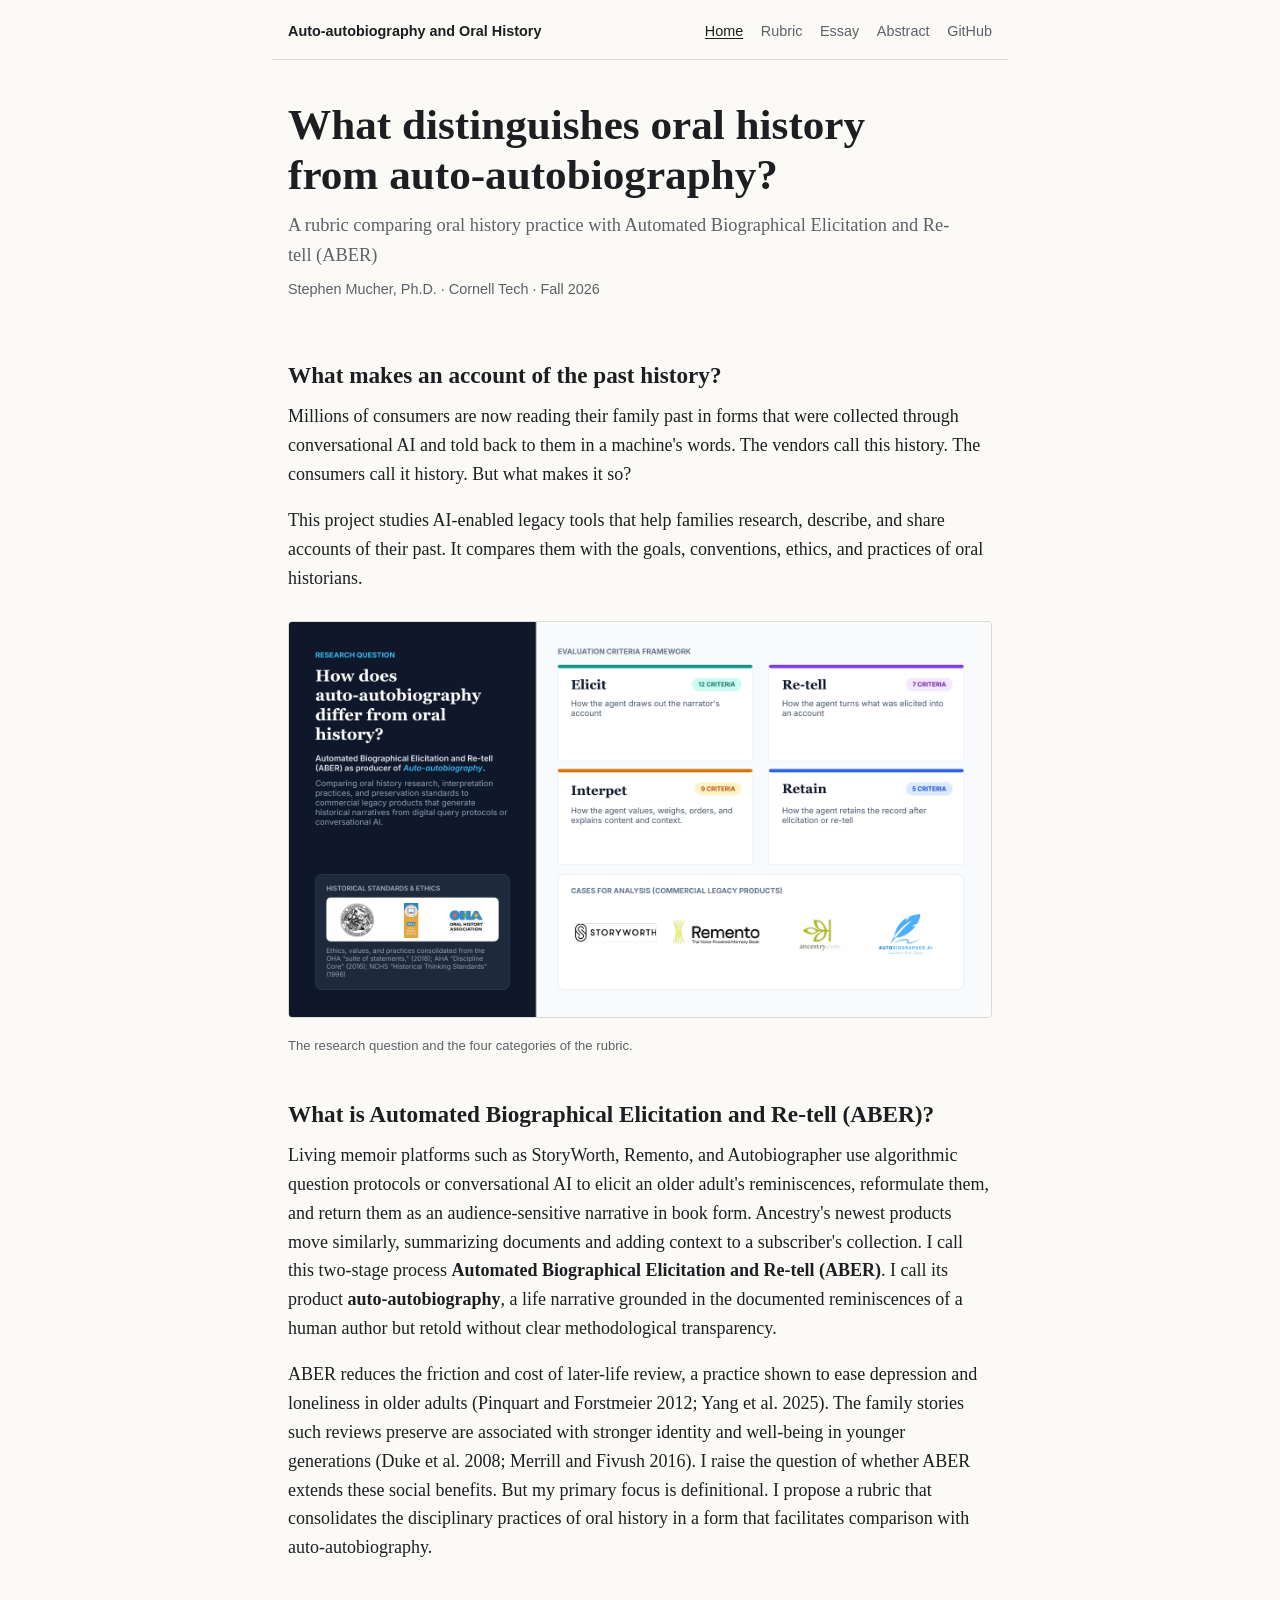
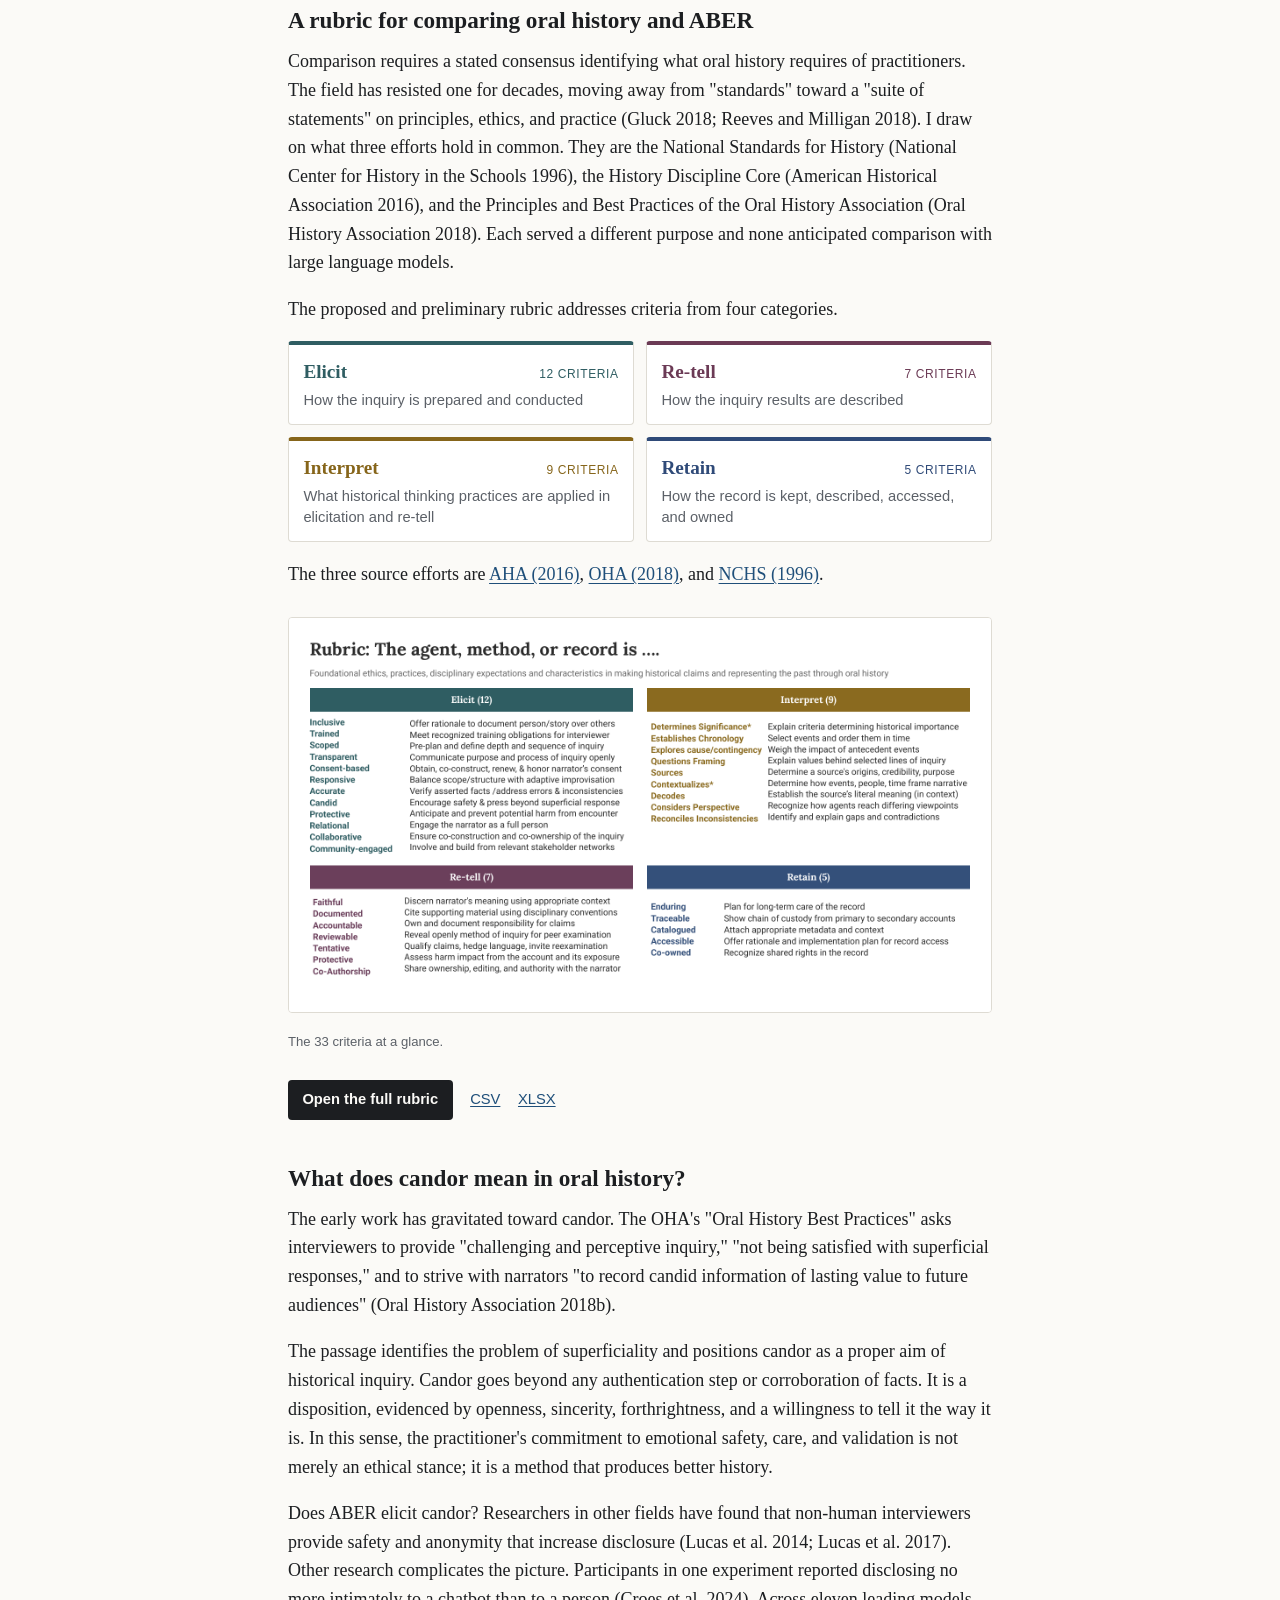
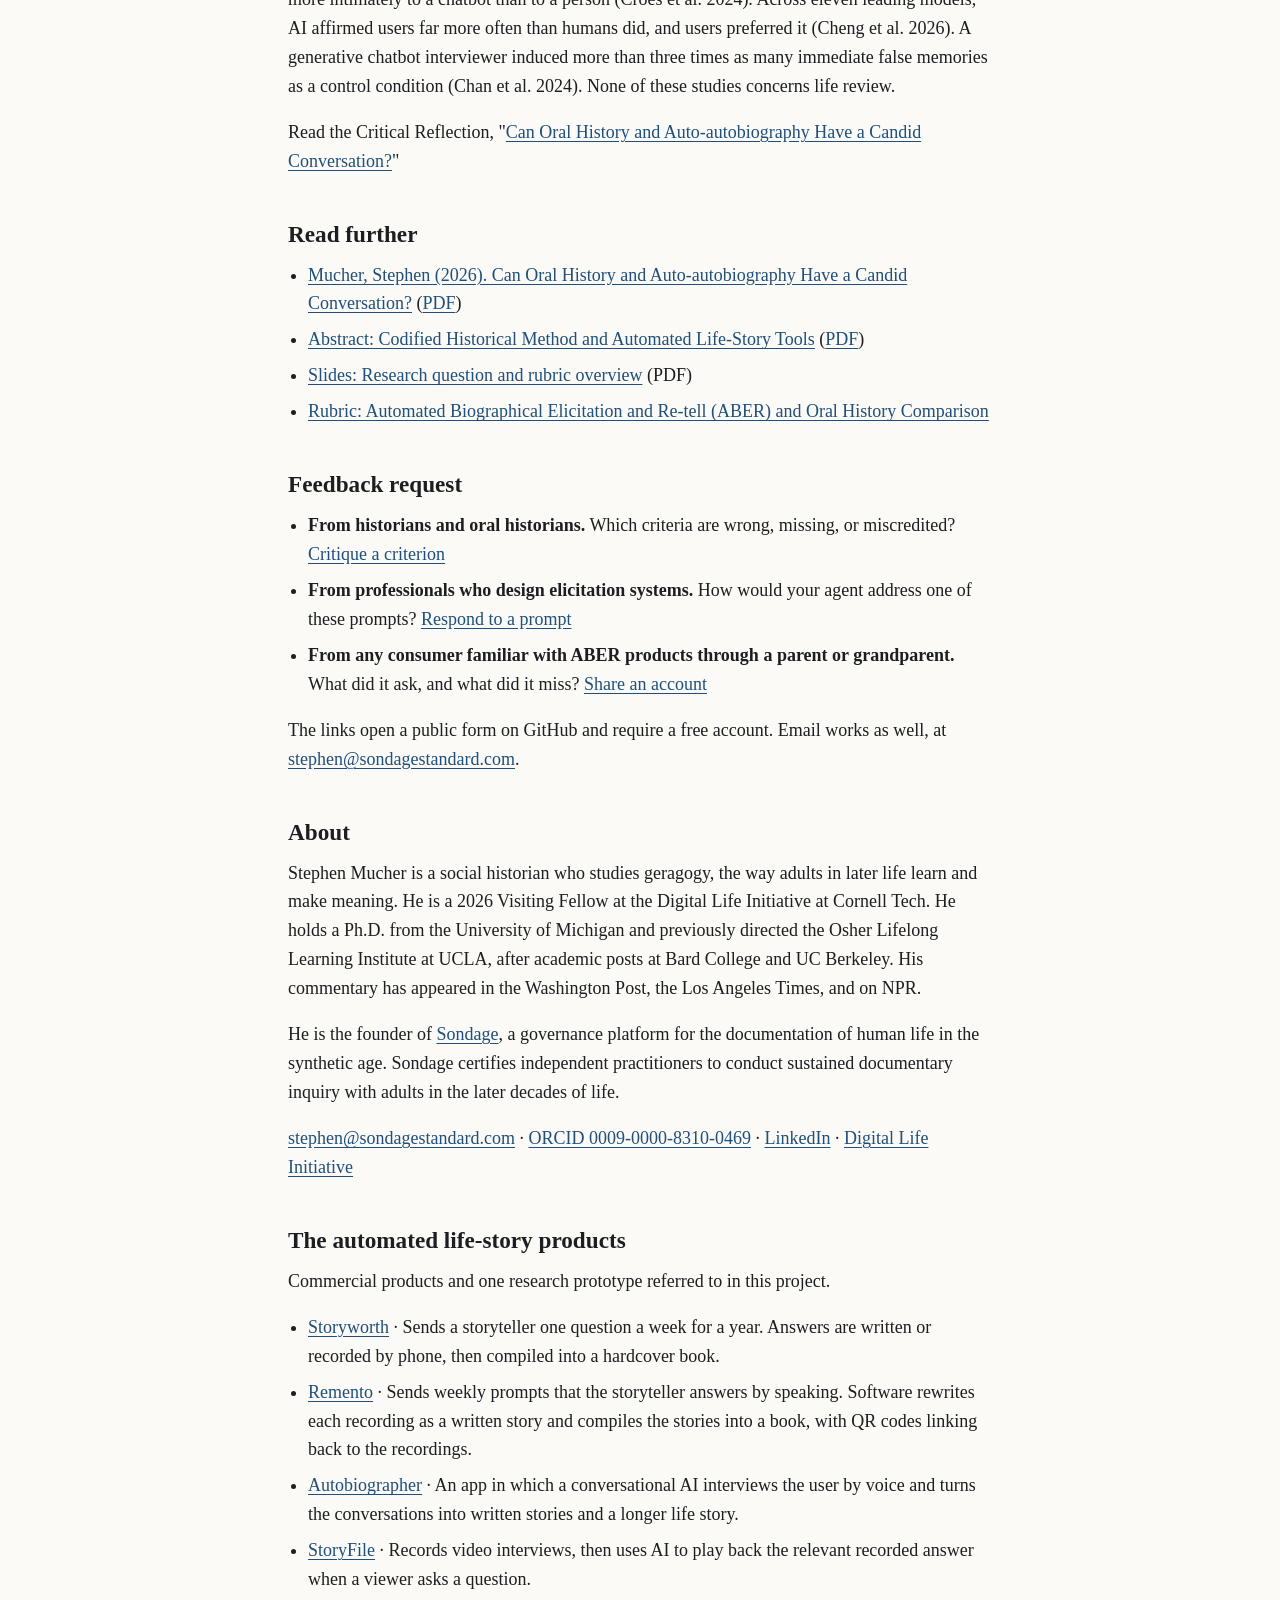
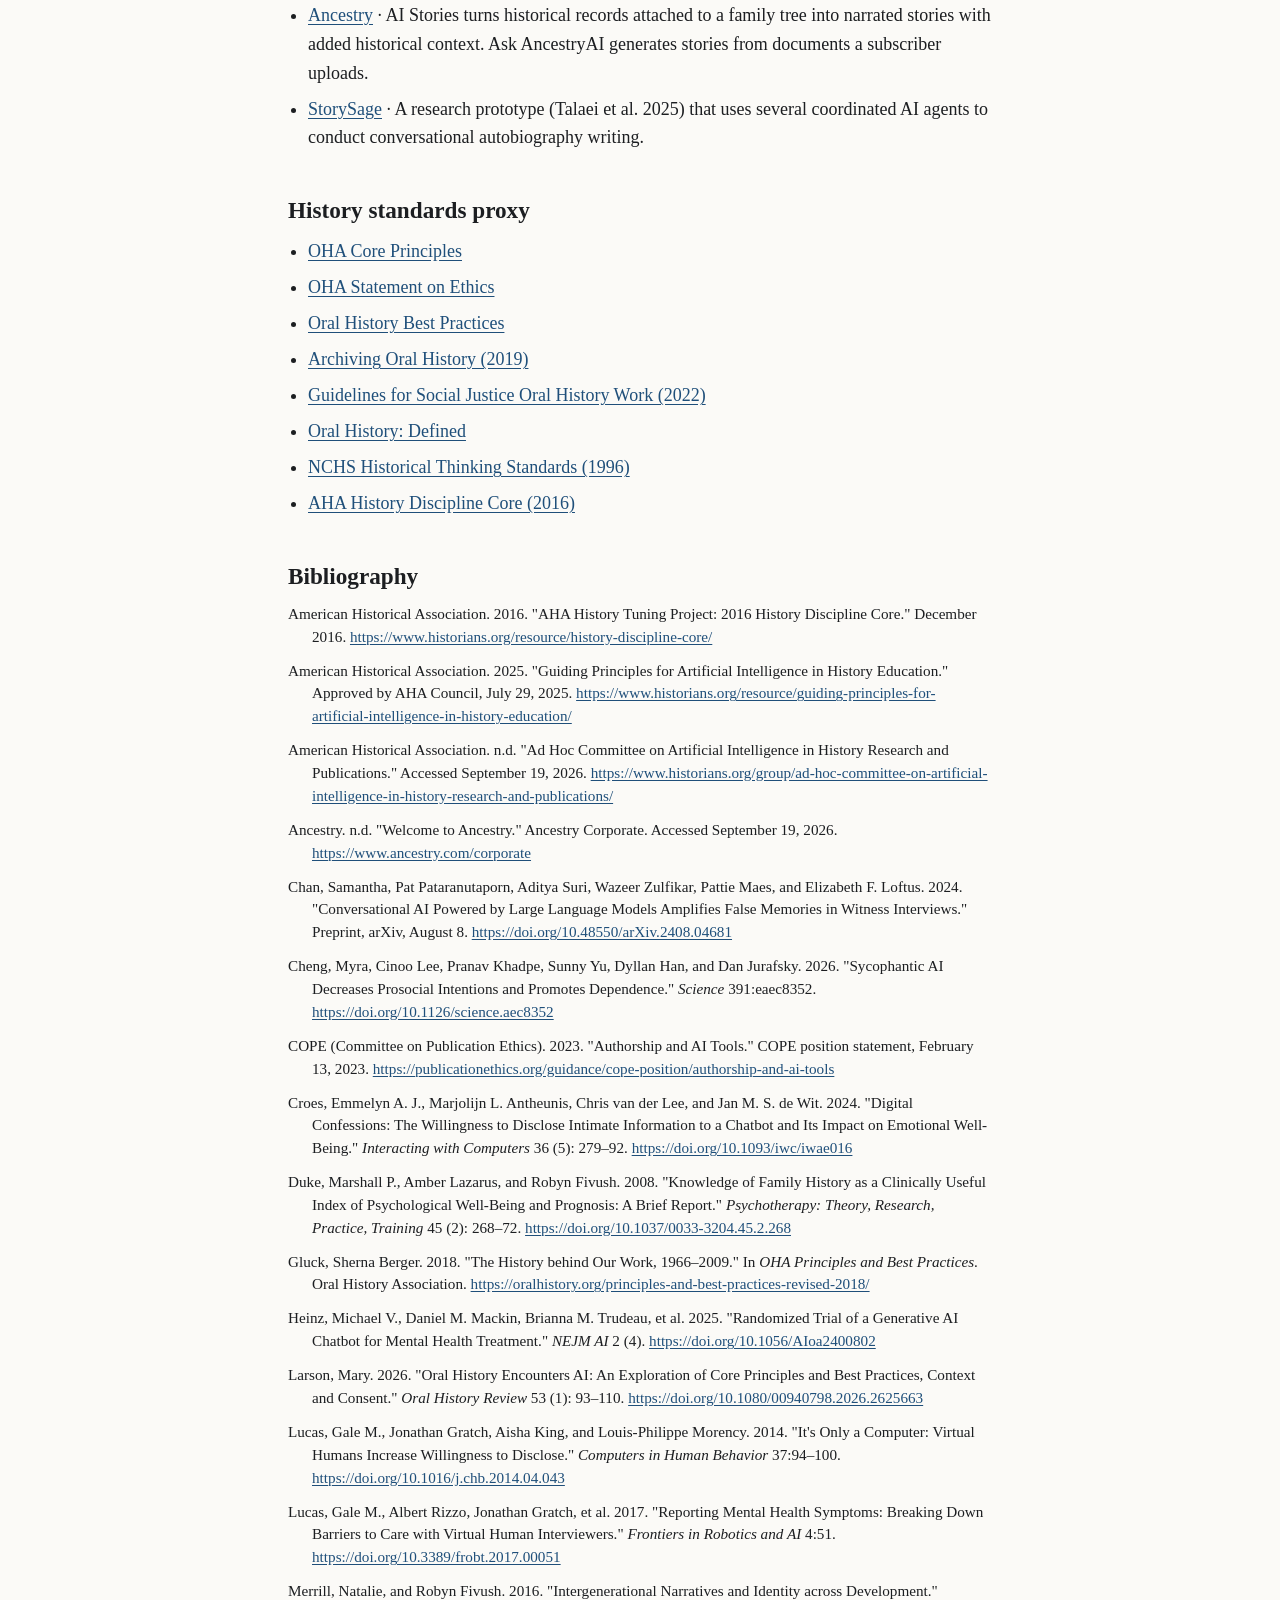
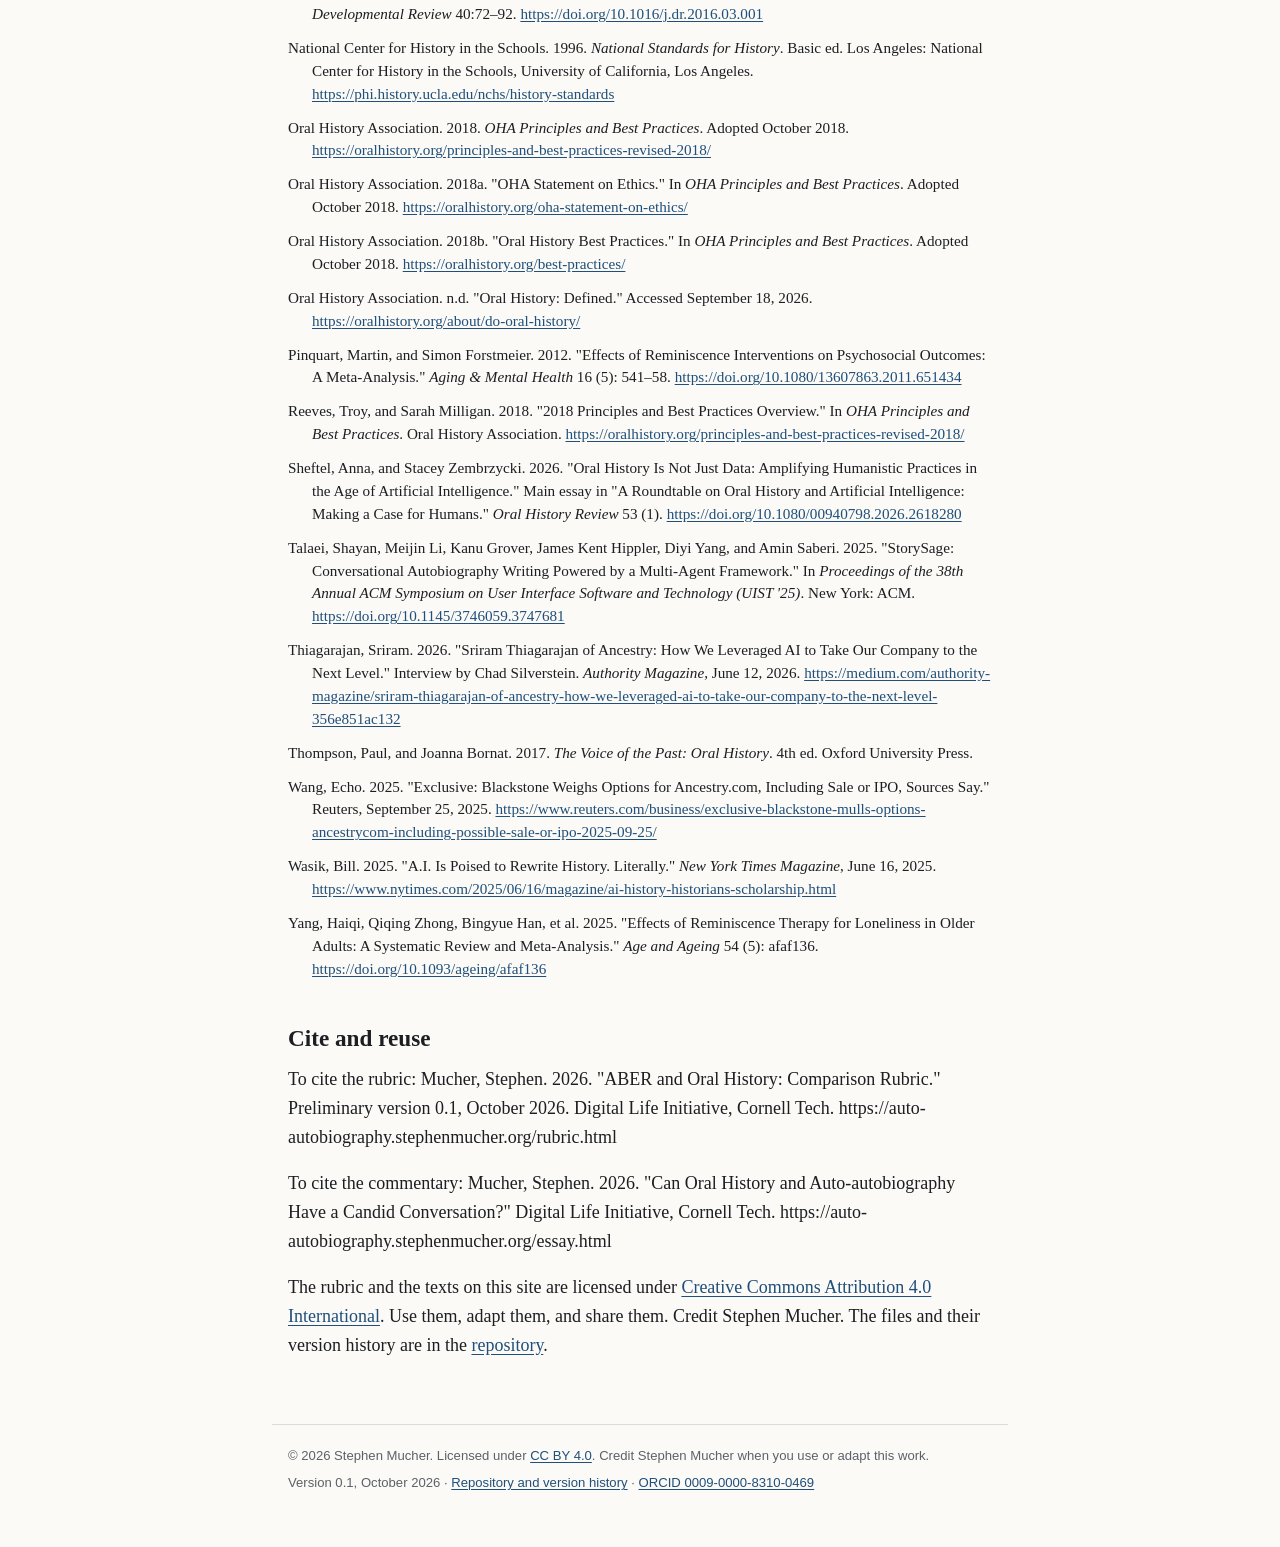
==== index.html @ a0b386a5 "Add files via upload" ====
<!doctype html>
<html lang="en">
<head>
<meta charset="utf-8">
<meta name="viewport" content="width=device-width, initial-scale=1">
<title>Auto-autobiography and Oral History</title>
<meta name="description" content="A rubric comparing oral history practice with Automated Biographical Elicitation and Re-tell (ABER)">
<meta name="author" content="Stephen Mucher">
<link rel="canonical" href="https://auto-autobiography.stephenmucher.org/">
<meta property="og:type" content="website">
<meta property="og:title" content="Auto-autobiography and Oral History">
<meta property="og:description" content="A rubric comparing oral history practice with Automated Biographical Elicitation and Re-tell (ABER)">
<meta property="og:url" content="https://auto-autobiography.stephenmucher.org/">
<meta property="og:image" content="https://auto-autobiography.stephenmucher.org/assets/research-question.png">
<meta name="twitter:card" content="summary_large_image">
<link rel="license" href="https://creativecommons.org/licenses/by/4.0/">
<script type="application/ld+json">{"@context": "https://schema.org", "@graph": [{"@type": "WebSite", "@id": "https://auto-autobiography.stephenmucher.org/#site", "url": "https://auto-autobiography.stephenmucher.org/", "name": "Auto-autobiography and Oral History", "description": "A rubric comparing oral history practice with Automated Biographical Elicitation and Re-tell (ABER)", "author": {"@id": "https://orcid.org/0009-0000-8310-0469"}, "license": "https://creativecommons.org/licenses/by/4.0/"}, {"@type": "Person", "@id": "https://orcid.org/0009-0000-8310-0469", "name": "Stephen Mucher", "url": "https://stephenmucher.org", "sameAs": ["https://orcid.org/0009-0000-8310-0469", "https://www.linkedin.com/in/smucher/", "https://github.com/stephenmucher"]}, {"@type": "DefinedTerm", "name": "Auto-autobiography", "description": "A life narrative grounded in the documented reminiscences of a human author but retold without clear methodological transparency.", "url": "https://auto-autobiography.stephenmucher.org/#aber"}, {"@type": "DefinedTerm", "name": "Automated Biographical Elicitation and Re-tell", "alternateName": "ABER", "description": "The two-stage process by which algorithmic question protocols or conversational AI elicit a person's reminiscences, reformulate them, and return them as an audience-sensitive narrative.", "url": "https://auto-autobiography.stephenmucher.org/#aber"}]}</script>
<link rel="stylesheet" href="assets/style.css">
</head>
<body class="home">
<header class="site">
<a class="brand" href="index.html">Auto-autobiography and Oral History</a>
<nav><a href="index.html" aria-current=page>Home</a> <a href="rubric.html">Rubric</a> <a href="essay.html">Essay</a> <a href="abstract.html">Abstract</a> <a href="https://github.com/stephenmucher/auto-autobiography">GitHub</a></nav>
</header>
<main>
<div class="title">

<h1>What distinguishes oral history from auto-autobiography?</h1>
<p class="sub">A rubric comparing oral history practice with Automated Biographical Elicitation and Re-tell (ABER)</p>
<p class="byline">Stephen Mucher, Ph.D. · Cornell Tech · Fall 2026</p>
</div>
<h2 id="history">What makes an account of the past history?</h2>
<p>Millions of consumers are now reading their family past in forms that were collected through conversational AI and told back to them in a machine's words. The vendors call this history. The consumers call it history. But what makes it so?</p>
<p>This project studies AI-enabled legacy tools that help families research, describe, and share accounts of their past. It compares them with the goals, conventions, ethics, and practices of oral historians.</p>
<figure>
<p><a href="papers/mucher-2026-aber-research-question-slides.pdf"><img src="assets/research-question.png" alt="Slide. Research question: How does auto-autobiography differ from oral history? Four rubric categories are shown: Elicit, 12 criteria; Re-tell, 7 criteria; Interpret, 9 criteria; Retain, 5 criteria. Cases for analysis are Storyworth, Remento, Ancestry, and Autobiographer." width="1600" height="900"></a></p>
<figcaption>The research question and the four categories of the rubric.</figcaption>
</figure>
<h2 id="aber">What is Automated Biographical Elicitation and Re-tell (ABER)?</h2>
<p>Living memoir platforms such as StoryWorth, Remento, and Autobiographer use algorithmic question protocols or conversational AI to elicit an older adult's reminiscences, reformulate them, and return them as an audience-sensitive narrative in book form. Ancestry's newest products move similarly, summarizing documents and adding context to a subscriber's collection. I call this two-stage process <strong>Automated Biographical Elicitation and Re-tell (ABER)</strong>. I call its product <strong>auto-autobiography</strong>, a life narrative grounded in the documented reminiscences of a human author but retold without clear methodological transparency.</p>
<p>ABER reduces the friction and cost of later-life review, a practice shown to ease depression and loneliness in older adults (Pinquart and Forstmeier 2012; Yang et al. 2025). The family stories such reviews preserve are associated with stronger identity and well-being in younger generations (Duke et al. 2008; Merrill and Fivush 2016). I raise the question of whether ABER extends these social benefits. But my primary focus is definitional. I propose a rubric that consolidates the disciplinary practices of oral history in a form that facilitates comparison with auto-autobiography.</p>
<h2 id="rubric">A rubric for comparing oral history and ABER</h2>
<p>Comparison requires a stated consensus identifying what oral history requires of practitioners. The field has resisted one for decades, moving away from "standards" toward a "suite of statements" on principles, ethics, and practice (Gluck 2018; Reeves and Milligan 2018). I draw on what three efforts hold in common. They are the National Standards for History (National Center for History in the Schools 1996), the History Discipline Core (American Historical Association 2016), and the Principles and Best Practices of the Oral History Association (Oral History Association 2018). Each served a different purpose and none anticipated comparison with large language models.</p>
<p>The proposed and preliminary rubric addresses criteria from four categories.</p>
<ul class="cats">
<li class="c-elicit"><a href="rubric.html#elicit"><strong>Elicit</strong> <span>12 criteria</span></a> How the inquiry is prepared and conducted</li>
<li class="c-retell"><a href="rubric.html#re-tell"><strong>Re-tell</strong> <span>7 criteria</span></a> How the inquiry results are described</li>
<li class="c-interpret"><a href="rubric.html#interpret"><strong>Interpret</strong> <span>9 criteria</span></a> What historical thinking practices are applied in elicitation and re-tell</li>
<li class="c-retain"><a href="rubric.html#retain"><strong>Retain</strong> <span>5 criteria</span></a> How the record is kept, described, accessed, and owned</li>
</ul>

<p>The three source efforts are <a href="https://www.historians.org/resource/history-discipline-core/">AHA (2016)</a>, <a href="https://oralhistory.org/best-practices-guidelines-and-toolkits/">OHA (2018)</a>, and <a href="https://phi.history.ucla.edu/nchs/historical-thinking-standards/">NCHS (1996)</a>.</p>
<figure>
<p><a href="rubric.html"><img src="assets/rubric-overview.png" alt="Slide. The rubric at a glance. Each of the 33 criteria is listed by category with a one-line descriptor. The full text is on the rubric page." width="1600" height="900"></a></p>
<figcaption>The 33 criteria at a glance.</figcaption>
</figure>
<p class="actions"><a class="button" href="rubric.html">Open the full rubric</a> <a href="rubric/aber-rubric-v0.1.csv">CSV</a> <a href="rubric/aber-rubric-v0.1.xlsx">XLSX</a></p>

<h2 id="candor">What does candor mean in oral history?</h2>
<p>The early work has gravitated toward candor. The OHA's "Oral History Best Practices" asks interviewers to provide "challenging and perceptive inquiry," "not being satisfied with superficial responses," and to strive with narrators "to record candid information of lasting value to future audiences" (Oral History Association 2018b).</p>
<p>The passage identifies the problem of superficiality and positions candor as a proper aim of historical inquiry. Candor goes beyond any authentication step or corroboration of facts. It is a disposition, evidenced by openness, sincerity, forthrightness, and a willingness to tell it the way it is. In this sense, the practitioner's commitment to emotional safety, care, and validation is not merely an ethical stance; it is a method that produces better history.</p>
<p>Does ABER elicit candor? Researchers in other fields have found that non-human interviewers provide safety and anonymity that increase disclosure (Lucas et al. 2014; Lucas et al. 2017). Other research complicates the picture. Participants in one experiment reported disclosing no more intimately to a chatbot than to a person (Croes et al. 2024). Across eleven leading models, AI affirmed users far more often than humans did, and users preferred it (Cheng et al. 2026). A generative chatbot interviewer induced more than three times as many immediate false memories as a control condition (Chan et al. 2024). None of these studies concerns life review.</p>
<p>Read the Critical Reflection, "<a href="essay.html">Can Oral History and Auto-autobiography Have a Candid Conversation?</a>"</p>
<h2 id="read">Read further</h2>
<ul>
<li><a href="essay.html">Mucher, Stephen (2026). Can Oral History and Auto-autobiography Have a Candid Conversation?</a> (<a href="papers/mucher-2026-candid-conversation.pdf">PDF</a>)</li>
<li><a href="abstract.html">Abstract: Codified Historical Method and Automated Life-Story Tools</a> (<a href="papers/mucher-2026-codified-historical-method-abstract.pdf">PDF</a>)</li>
<li><a href="papers/mucher-2026-aber-research-question-slides.pdf">Slides: Research question and rubric overview</a> (PDF)</li>
<li><a href="rubric.html">Rubric: Automated Biographical Elicitation and Re-tell (ABER) and Oral History Comparison</a></li>
</ul>
<h2 id="feedback">Feedback request</h2>
<ul>
<li><strong>From historians and oral historians.</strong> Which criteria are wrong, missing, or miscredited? <a href="https://github.com/stephenmucher/auto-autobiography/issues/new?template=criterion-critique.yml">Critique a criterion</a></li>
<li><strong>From professionals who design elicitation systems.</strong> How would your agent address one of these prompts? <a href="https://github.com/stephenmucher/auto-autobiography/issues/new?template=system-response.yml">Respond to a prompt</a></li>
<li><strong>From any consumer familiar with ABER products through a parent or grandparent.</strong> What did it ask, and what did it miss? <a href="https://github.com/stephenmucher/auto-autobiography/issues/new?template=consumer-account.yml">Share an account</a></li>
</ul>
<p>The links open a public form on GitHub and require a free account. Email works as well, at <a href="&#109;&#97;&#105;&#108;&#116;&#111;&#58;&#115;&#116;&#101;&#112;&#104;&#101;&#110;&#64;&#115;&#111;&#110;&#100;&#97;&#103;&#101;&#115;&#116;&#97;&#110;&#100;&#97;&#114;&#100;&#46;&#99;&#111;&#109;">&#115;&#116;&#101;&#112;&#104;&#101;&#110;&#64;&#115;&#111;&#110;&#100;&#97;&#103;&#101;&#115;&#116;&#97;&#110;&#100;&#97;&#114;&#100;&#46;&#99;&#111;&#109;</a>.</p>
<h2 id="about">About</h2>
<p>Stephen Mucher is a social historian who studies geragogy, the way adults in later life learn and make meaning. He is a 2026 Visiting Fellow at the Digital Life Initiative at Cornell Tech. He holds a Ph.D. from the University of Michigan and previously directed the Osher Lifelong Learning Institute at UCLA, after academic posts at Bard College and UC Berkeley. His commentary has appeared in the Washington Post, the Los Angeles Times, and on NPR.</p>
<p>He is the founder of <a href="https://sondagestandard.com">Sondage</a>, a governance platform for the documentation of human life in the synthetic age. Sondage certifies independent practitioners to conduct sustained documentary inquiry with adults in the later decades of life.</p>
<p><a href="&#109;&#97;&#105;&#108;&#116;&#111;&#58;&#115;&#116;&#101;&#112;&#104;&#101;&#110;&#64;&#115;&#111;&#110;&#100;&#97;&#103;&#101;&#115;&#116;&#97;&#110;&#100;&#97;&#114;&#100;&#46;&#99;&#111;&#109;">&#115;&#116;&#101;&#112;&#104;&#101;&#110;&#64;&#115;&#111;&#110;&#100;&#97;&#103;&#101;&#115;&#116;&#97;&#110;&#100;&#97;&#114;&#100;&#46;&#99;&#111;&#109;</a> · <a href="https://orcid.org/0009-0000-8310-0469">ORCID 0009-0000-8310-0469</a> · <a href="https://www.linkedin.com/in/smucher/">LinkedIn</a> · <a href="https://dli.tech.cornell.edu/">Digital Life Initiative</a></p>
<h2 id="products">The automated life-story products</h2>
<p>Commercial products and one research prototype referred to in this project.</p>
<ul>
<li><a href="https://www.storyworth.com">Storyworth</a> · Sends a storyteller one question a week for a year. Answers are written or recorded by phone, then compiled into a hardcover book.</li>
<li><a href="https://www.remento.co">Remento</a> · Sends weekly prompts that the storyteller answers by speaking. Software rewrites each recording as a written story and compiles the stories into a book, with QR codes linking back to the recordings.</li>
<li><a href="https://www.autobiographer.com">Autobiographer</a> · An app in which a conversational AI interviews the user by voice and turns the conversations into written stories and a longer life story.</li>
<li><a href="https://www.storyfile.com">StoryFile</a> · Records video interviews, then uses AI to play back the relevant recorded answer when a viewer asks a question.</li>
<li><a href="https://www.ancestry.com">Ancestry</a> · AI Stories turns historical records attached to a family tree into narrated stories with added historical context. Ask AncestryAI generates stories from documents a subscriber uploads.</li>
<li><a href="https://doi.org/10.1145/3746059.3747681">StorySage</a> · A research prototype (Talaei et al. 2025) that uses several coordinated AI agents to conduct conversational autobiography writing.</li>
</ul>
<h2 id="standards">History standards proxy</h2>
<ul>
<li><a href="https://oralhistory.org/oha-core-principles/">OHA Core Principles</a></li>
<li><a href="https://oralhistory.org/oha-statement-on-ethics/">OHA Statement on Ethics</a></li>
<li><a href="https://oralhistory.org/best-practices/">Oral History Best Practices</a></li>
<li><a href="https://oralhistory.org/archives-principles-and-best-practices-overview/">Archiving Oral History (2019)</a></li>
<li><a href="https://oralhistory.org/guidelines-for-social-justice-oral-history-work/">Guidelines for Social Justice Oral History Work (2022)</a></li>
<li><a href="https://oralhistory.org/about/do-oral-history/">Oral History: Defined</a></li>
<li><a href="https://phi.history.ucla.edu/nchs/historical-thinking-standards/overview/">NCHS Historical Thinking Standards (1996)</a></li>
<li><a href="https://www.historians.org/resource/history-discipline-core/">AHA History Discipline Core (2016)</a></li>
</ul>
<h2 id="bibliography">Bibliography</h2>
<p class="ref">American Historical Association. 2016. "AHA History Tuning Project: 2016 History Discipline Core." December 2016. <a href="https://www.historians.org/resource/history-discipline-core/">https://www.historians.org/resource/history-discipline-core/</a></p>
<p class="ref">American Historical Association. 2025. "Guiding Principles for Artificial Intelligence in History Education." Approved by AHA Council, July 29, 2025. <a href="https://www.historians.org/resource/guiding-principles-for-artificial-intelligence-in-history-education/">https://www.historians.org/resource/guiding-principles-for-artificial-intelligence-in-history-education/</a></p>
<p class="ref">American Historical Association. n.d. "Ad Hoc Committee on Artificial Intelligence in History Research and Publications." Accessed September 19, 2026. <a href="https://www.historians.org/group/ad-hoc-committee-on-artificial-intelligence-in-history-research-and-publications/">https://www.historians.org/group/ad-hoc-committee-on-artificial-intelligence-in-history-research-and-publications/</a></p>
<p class="ref">Ancestry. n.d. "Welcome to Ancestry." Ancestry Corporate. Accessed September 19, 2026. <a href="https://www.ancestry.com/corporate">https://www.ancestry.com/corporate</a></p>
<p class="ref">Chan, Samantha, Pat Pataranutaporn, Aditya Suri, Wazeer Zulfikar, Pattie Maes, and Elizabeth F. Loftus. 2024. "Conversational AI Powered by Large Language Models Amplifies False Memories in Witness Interviews." Preprint, arXiv, August 8. <a href="https://doi.org/10.48550/arXiv.2408.04681">https://doi.org/10.48550/arXiv.2408.04681</a></p>
<p class="ref">Cheng, Myra, Cinoo Lee, Pranav Khadpe, Sunny Yu, Dyllan Han, and Dan Jurafsky. 2026. "Sycophantic AI Decreases Prosocial Intentions and Promotes Dependence." <em>Science</em> 391:eaec8352. <a href="https://doi.org/10.1126/science.aec8352">https://doi.org/10.1126/science.aec8352</a></p>
<p class="ref">COPE (Committee on Publication Ethics). 2023. "Authorship and AI Tools." COPE position statement, February 13, 2023. <a href="https://publicationethics.org/guidance/cope-position/authorship-and-ai-tools">https://publicationethics.org/guidance/cope-position/authorship-and-ai-tools</a></p>
<p class="ref">Croes, Emmelyn A. J., Marjolijn L. Antheunis, Chris van der Lee, and Jan M. S. de Wit. 2024. "Digital Confessions: The Willingness to Disclose Intimate Information to a Chatbot and Its Impact on Emotional Well-Being." <em>Interacting with Computers</em> 36 (5): 279–92. <a href="https://doi.org/10.1093/iwc/iwae016">https://doi.org/10.1093/iwc/iwae016</a></p>
<p class="ref">Duke, Marshall P., Amber Lazarus, and Robyn Fivush. 2008. "Knowledge of Family History as a Clinically Useful Index of Psychological Well-Being and Prognosis: A Brief Report." <em>Psychotherapy: Theory, Research, Practice, Training</em> 45 (2): 268–72. <a href="https://doi.org/10.1037/0033-3204.45.2.268">https://doi.org/10.1037/0033-3204.45.2.268</a></p>
<p class="ref">Gluck, Sherna Berger. 2018. "The History behind Our Work, 1966–2009." In <em>OHA Principles and Best Practices</em>. Oral History Association. <a href="https://oralhistory.org/principles-and-best-practices-revised-2018/">https://oralhistory.org/principles-and-best-practices-revised-2018/</a></p>
<p class="ref">Heinz, Michael V., Daniel M. Mackin, Brianna M. Trudeau, et al. 2025. "Randomized Trial of a Generative AI Chatbot for Mental Health Treatment." <em>NEJM AI</em> 2 (4). <a href="https://doi.org/10.1056/AIoa2400802">https://doi.org/10.1056/AIoa2400802</a></p>
<p class="ref">Larson, Mary. 2026. "Oral History Encounters AI: An Exploration of Core Principles and Best Practices, Context and Consent." <em>Oral History Review</em> 53 (1): 93–110. <a href="https://doi.org/10.1080/00940798.2026.2625663">https://doi.org/10.1080/00940798.2026.2625663</a></p>
<p class="ref">Lucas, Gale M., Jonathan Gratch, Aisha King, and Louis-Philippe Morency. 2014. "It's Only a Computer: Virtual Humans Increase Willingness to Disclose." <em>Computers in Human Behavior</em> 37:94–100. <a href="https://doi.org/10.1016/j.chb.2014.04.043">https://doi.org/10.1016/j.chb.2014.04.043</a></p>
<p class="ref">Lucas, Gale M., Albert Rizzo, Jonathan Gratch, et al. 2017. "Reporting Mental Health Symptoms: Breaking Down Barriers to Care with Virtual Human Interviewers." <em>Frontiers in Robotics and AI</em> 4:51. <a href="https://doi.org/10.3389/frobt.2017.00051">https://doi.org/10.3389/frobt.2017.00051</a></p>
<p class="ref">Merrill, Natalie, and Robyn Fivush. 2016. "Intergenerational Narratives and Identity across Development." <em>Developmental Review</em> 40:72–92. <a href="https://doi.org/10.1016/j.dr.2016.03.001">https://doi.org/10.1016/j.dr.2016.03.001</a></p>
<p class="ref">National Center for History in the Schools. 1996. <em>National Standards for History</em>. Basic ed. Los Angeles: National Center for History in the Schools, University of California, Los Angeles. <a href="https://phi.history.ucla.edu/nchs/history-standards">https://phi.history.ucla.edu/nchs/history-standards</a></p>
<p class="ref">Oral History Association. 2018. <em>OHA Principles and Best Practices</em>. Adopted October 2018. <a href="https://oralhistory.org/principles-and-best-practices-revised-2018/">https://oralhistory.org/principles-and-best-practices-revised-2018/</a></p>
<p class="ref">Oral History Association. 2018a. "OHA Statement on Ethics." In <em>OHA Principles and Best Practices</em>. Adopted October 2018. <a href="https://oralhistory.org/oha-statement-on-ethics/">https://oralhistory.org/oha-statement-on-ethics/</a></p>
<p class="ref">Oral History Association. 2018b. "Oral History Best Practices." In <em>OHA Principles and Best Practices</em>. Adopted October 2018. <a href="https://oralhistory.org/best-practices/">https://oralhistory.org/best-practices/</a></p>
<p class="ref">Oral History Association. n.d. "Oral History: Defined." Accessed September 18, 2026. <a href="https://oralhistory.org/about/do-oral-history/">https://oralhistory.org/about/do-oral-history/</a></p>
<p class="ref">Pinquart, Martin, and Simon Forstmeier. 2012. "Effects of Reminiscence Interventions on Psychosocial Outcomes: A Meta-Analysis." <em>Aging &amp; Mental Health</em> 16 (5): 541–58. <a href="https://doi.org/10.1080/13607863.2011.651434">https://doi.org/10.1080/13607863.2011.651434</a></p>
<p class="ref">Reeves, Troy, and Sarah Milligan. 2018. "2018 Principles and Best Practices Overview." In <em>OHA Principles and Best Practices</em>. Oral History Association. <a href="https://oralhistory.org/principles-and-best-practices-revised-2018/">https://oralhistory.org/principles-and-best-practices-revised-2018/</a></p>
<p class="ref">Sheftel, Anna, and Stacey Zembrzycki. 2026. "Oral History Is Not Just Data: Amplifying Humanistic Practices in the Age of Artificial Intelligence." Main essay in "A Roundtable on Oral History and Artificial Intelligence: Making a Case for Humans." <em>Oral History Review</em> 53 (1). <a href="https://doi.org/10.1080/00940798.2026.2618280">https://doi.org/10.1080/00940798.2026.2618280</a></p>
<p class="ref">Talaei, Shayan, Meijin Li, Kanu Grover, James Kent Hippler, Diyi Yang, and Amin Saberi. 2025. "StorySage: Conversational Autobiography Writing Powered by a Multi-Agent Framework." In <em>Proceedings of the 38th Annual ACM Symposium on User Interface Software and Technology (UIST '25)</em>. New York: ACM. <a href="https://doi.org/10.1145/3746059.3747681">https://doi.org/10.1145/3746059.3747681</a></p>
<p class="ref">Thiagarajan, Sriram. 2026. "Sriram Thiagarajan of Ancestry: How We Leveraged AI to Take Our Company to the Next Level." Interview by Chad Silverstein. <em>Authority Magazine</em>, June 12, 2026. <a href="https://medium.com/authority-magazine/sriram-thiagarajan-of-ancestry-how-we-leveraged-ai-to-take-our-company-to-the-next-level-356e851ac132">https://medium.com/authority-magazine/sriram-thiagarajan-of-ancestry-how-we-leveraged-ai-to-take-our-company-to-the-next-level-356e851ac132</a></p>
<p class="ref">Thompson, Paul, and Joanna Bornat. 2017. <em>The Voice of the Past: Oral History</em>. 4th ed. Oxford University Press.</p>
<p class="ref">Wang, Echo. 2025. "Exclusive: Blackstone Weighs Options for Ancestry.com, Including Sale or IPO, Sources Say." Reuters, September 25, 2025. <a href="https://www.reuters.com/business/exclusive-blackstone-mulls-options-ancestrycom-including-possible-sale-or-ipo-2025-09-25/">https://www.reuters.com/business/exclusive-blackstone-mulls-options-ancestrycom-including-possible-sale-or-ipo-2025-09-25/</a></p>
<p class="ref">Wasik, Bill. 2025. "A.I. Is Poised to Rewrite History. Literally." <em>New York Times Magazine</em>, June 16, 2025. <a href="https://www.nytimes.com/2025/06/16/magazine/ai-history-historians-scholarship.html">https://www.nytimes.com/2025/06/16/magazine/ai-history-historians-scholarship.html</a></p>
<p class="ref">Yang, Haiqi, Qiqing Zhong, Bingyue Han, et al. 2025. "Effects of Reminiscence Therapy for Loneliness in Older Adults: A Systematic Review and Meta-Analysis." <em>Age and Ageing</em> 54 (5): afaf136. <a href="https://doi.org/10.1093/ageing/afaf136">https://doi.org/10.1093/ageing/afaf136</a></p>
<h2 id="cite">Cite and reuse</h2>
<p>To cite the rubric: Mucher, Stephen. 2026. "ABER and Oral History: Comparison Rubric." Preliminary version 0.1, October 2026. Digital Life Initiative, Cornell Tech. https://auto-autobiography.stephenmucher.org/rubric.html</p>
<p>To cite the commentary: Mucher, Stephen. 2026. "Can Oral History and Auto-autobiography Have a Candid Conversation?" Digital Life Initiative, Cornell Tech. https://auto-autobiography.stephenmucher.org/essay.html</p>
<p>The rubric and the texts on this site are licensed under <a href="https://creativecommons.org/licenses/by/4.0/">Creative Commons Attribution 4.0 International</a>. Use them, adapt them, and share them. Credit Stephen Mucher. The files and their version history are in the <a href="https://github.com/stephenmucher/auto-autobiography">repository</a>.</p>
</main>
<footer class="site">
<p>© 2026 Stephen Mucher. Licensed under <a href="https://creativecommons.org/licenses/by/4.0/">CC BY 4.0</a>. Credit Stephen Mucher when you use or adapt this work.</p>
<p>Version 0.1, October 2026 · <a href="https://github.com/stephenmucher/auto-autobiography">Repository and version history</a> · <a href="https://orcid.org/0009-0000-8310-0469">ORCID 0009-0000-8310-0469</a></p>
</footer>
</body>
</html>
---- assets/style.css ----
:root {
  --bg: #fbfaf7; --surface: #ffffff; --ink: #1c1e21; --muted: #5c6168; --rule: #dedbd3;
  --link: #1f4f7a; --elicit: #2f5d62; --retell: #6b3a55; --interpret: #86651a; --retain: #2f4a78;
  --serif: "Source Serif 4", "Iowan Old Style", Charter, "Bitstream Charter", Georgia, serif;
  --sans: Inter, -apple-system, BlinkMacSystemFont, "Segoe UI", Helvetica, Arial, sans-serif;
}
@media (prefers-color-scheme: dark) {
  :root {
    --bg: #15171a; --surface: #1d2024; --ink: #e8e6e1; --muted: #a3a7ad; --rule: #34383e;
    --link: #8fbbe6; --elicit: #7fc1c8; --retell: #d59abb; --interpret: #dcb968; --retain: #9db6e6;
  }
}
* { box-sizing: border-box; }
html { -webkit-text-size-adjust: 100%; }
body { margin: 0; background: var(--bg); color: var(--ink); font-family: var(--serif); font-size: 1.125rem; line-height: 1.6; }
a { color: var(--link); text-underline-offset: 0.15em; }
a:hover { text-decoration-thickness: 2px; }
header.site, footer.site, main { max-width: 46rem; margin: 0 auto; padding: 0 1rem; }
body.rubricpage header.site, body.rubricpage footer.site, body.rubricpage main { max-width: 62rem; }
header.site { display: flex; flex-wrap: wrap; gap: 0.5rem 1.5rem; align-items: baseline; justify-content: space-between; padding-top: 1.25rem; padding-bottom: 1rem; border-bottom: 1px solid var(--rule); font-family: var(--sans); font-size: 0.9rem; }
header.site .brand { font-weight: 650; color: var(--ink); text-decoration: none; }
header.site nav { display: flex; flex-wrap: wrap; gap: 0.25rem 1.1rem; }
header.site nav a { color: var(--muted); text-decoration: none; }
header.site nav a:hover, header.site nav a[aria-current] { color: var(--ink); text-decoration: underline; }
.title { padding: 2.5rem 0 1rem; }
.kicker { font-family: var(--sans); font-size: 0.8rem; letter-spacing: 0.08em; text-transform: uppercase; color: var(--muted); margin: 0 0 0.75rem; }
h1 { font-size: clamp(1.9rem, 5vw, 2.7rem); line-height: 1.15; margin: 0 0 0.75rem; font-weight: 650; text-wrap: balance; }
.sub { font-size: 1.15rem; color: var(--muted); margin: 0 0 0.5rem; text-wrap: pretty; }
.byline { font-family: var(--sans); font-size: 0.9rem; color: var(--muted); margin: 0; }
h2 { font-size: 1.45rem; line-height: 1.25; margin: 2.75rem 0 0.75rem; font-weight: 650; text-wrap: balance; }
h2 span { font-family: var(--sans); font-size: 0.8rem; font-weight: 500; color: var(--muted); margin-left: 0.4rem; }
p, ul, ol, dl, blockquote, figure, table { margin: 0 0 1.1rem; }
ul, ol { padding-left: 1.25rem; }
li { margin-bottom: 0.45rem; }
blockquote { margin-left: 0; padding: 0.25rem 0 0.25rem 1.1rem; border-left: 3px solid var(--rule); color: var(--ink); font-size: 1.02rem; }
figure { margin: 1.75rem 0; }
figure img { display: block; width: 100%; height: auto; border: 1px solid var(--rule); border-radius: 4px; }
figcaption { font-family: var(--sans); font-size: 0.82rem; color: var(--muted); margin-top: 0.5rem; }
.actions { font-family: var(--sans); font-size: 0.92rem; display: flex; flex-wrap: wrap; gap: 0.6rem 1.1rem; align-items: center; }
.button { display: inline-block; background: var(--ink); color: var(--bg); padding: 0.5rem 0.9rem; border-radius: 4px; text-decoration: none; font-weight: 600; }
.button:hover { opacity: 0.88; }
ul.cats { list-style: none; padding: 0; display: grid; grid-template-columns: repeat(auto-fit, minmax(15rem, 1fr)); gap: 0.75rem; font-family: var(--sans); font-size: 0.92rem; line-height: 1.45; }
ul.cats li { margin: 0; background: var(--surface); border: 1px solid var(--rule); border-top: 4px solid var(--c); border-radius: 4px; padding: 0.8rem 0.9rem; color: var(--muted); }
ul.cats a { display: flex; justify-content: space-between; align-items: baseline; color: var(--c); text-decoration: none; margin-bottom: 0.25rem; }
ul.cats a strong { font-family: var(--serif); font-size: 1.2rem; }
ul.cats a span { font-size: 0.75rem; letter-spacing: 0.05em; text-transform: uppercase; }
.c-elicit { --c: var(--elicit); } .c-retell { --c: var(--retell); } .c-interpret { --c: var(--interpret); } .c-retain { --c: var(--retain); }
p.ref { font-size: 0.95rem; line-height: 1.5; padding-left: 1.5rem; text-indent: -1.5rem; margin-bottom: 0.7rem; overflow-wrap: anywhere; }
.sig { margin-top: 2rem; font-family: var(--sans); font-size: 0.92rem; }
.citeas { font-family: var(--sans); font-size: 0.85rem; color: var(--muted); border-top: 1px solid var(--rule); padding-top: 1rem; overflow-wrap: anywhere; }
#cite ~ p { overflow-wrap: anywhere; }
nav.jump { font-family: var(--sans); font-size: 0.9rem; display: flex; flex-wrap: wrap; gap: 0.5rem; margin-bottom: 1rem; }
nav.jump a { color: var(--c); border: 1px solid var(--c); border-radius: 999px; padding: 0.2rem 0.75rem; text-decoration: none; font-weight: 600; }
section.cat h2 { color: var(--c); border-top: 4px solid var(--c); padding-top: 0.9rem; margin-bottom: 0.25rem; }
.catdesc { color: var(--muted); font-family: var(--sans); font-size: 0.92rem; }
table { border-collapse: collapse; width: 100%; font-family: var(--sans); font-size: 0.92rem; line-height: 1.45; }
th, td { text-align: left; vertical-align: top; padding: 0.7rem 0.75rem 0.7rem 0; border-bottom: 1px solid var(--rule); }
thead th { font-size: 0.75rem; letter-spacing: 0.06em; text-transform: uppercase; color: var(--muted); font-weight: 600; }
table.rubric th[scope=row] { white-space: nowrap; width: 3.2rem; }
table.rubric th[scope=row] a { color: var(--c); text-decoration: none; font-weight: 700; }
table.rubric td:nth-child(2) { width: 34%; }
table.rubric strong { font-family: var(--serif); font-size: 1.05rem; }
table.rubric tr:target { background: color-mix(in srgb, var(--c) 12%, transparent); }
.desc { color: var(--muted); }
.both { display: inline-block; margin-top: 0.3rem; font-size: 0.72rem; letter-spacing: 0.04em; text-transform: uppercase; color: var(--c); border: 1px solid var(--c); border-radius: 3px; padding: 0 0.35rem; }
details { margin-top: 0.4rem; }
summary { cursor: pointer; color: var(--muted); font-size: 0.82rem; }
details dl { margin: 0.4rem 0 0; font-size: 0.85rem; }
details dt { font-weight: 600; color: var(--muted); font-size: 0.72rem; letter-spacing: 0.05em; text-transform: uppercase; margin-top: 0.4rem; }
details dd { margin: 0; }
dl.conv { font-family: var(--sans); font-size: 0.92rem; }
dl.conv dt { font-weight: 650; margin-top: 0.7rem; }
dl.conv dd { margin: 0; color: var(--muted); }
footer.site { margin-top: 4rem; padding-top: 1.25rem; padding-bottom: 3rem; border-top: 1px solid var(--rule); font-family: var(--sans); font-size: 0.82rem; color: var(--muted); }
footer.site p { margin-bottom: 0.4rem; }
@media (max-width: 40rem) {
  body { font-size: 1.05rem; }
  table.rubric thead { display: none; }
  table.rubric, table.rubric tbody, table.rubric tr, table.rubric th, table.rubric td { display: block; width: auto !important; }
  table.rubric tr { border-bottom: 1px solid var(--rule); padding: 0.8rem 0; }
  table.rubric th, table.rubric td { border: 0; padding: 0.1rem 0; }
  table.plain { display: block; overflow-x: auto; }
}
@media print {
  header.site nav, .actions, nav.jump, .sub a { display: none; }
  body { font-size: 11pt; background: #fff; color: #000; }
  details dl { display: block; }
  a { color: inherit; text-decoration: none; }
}
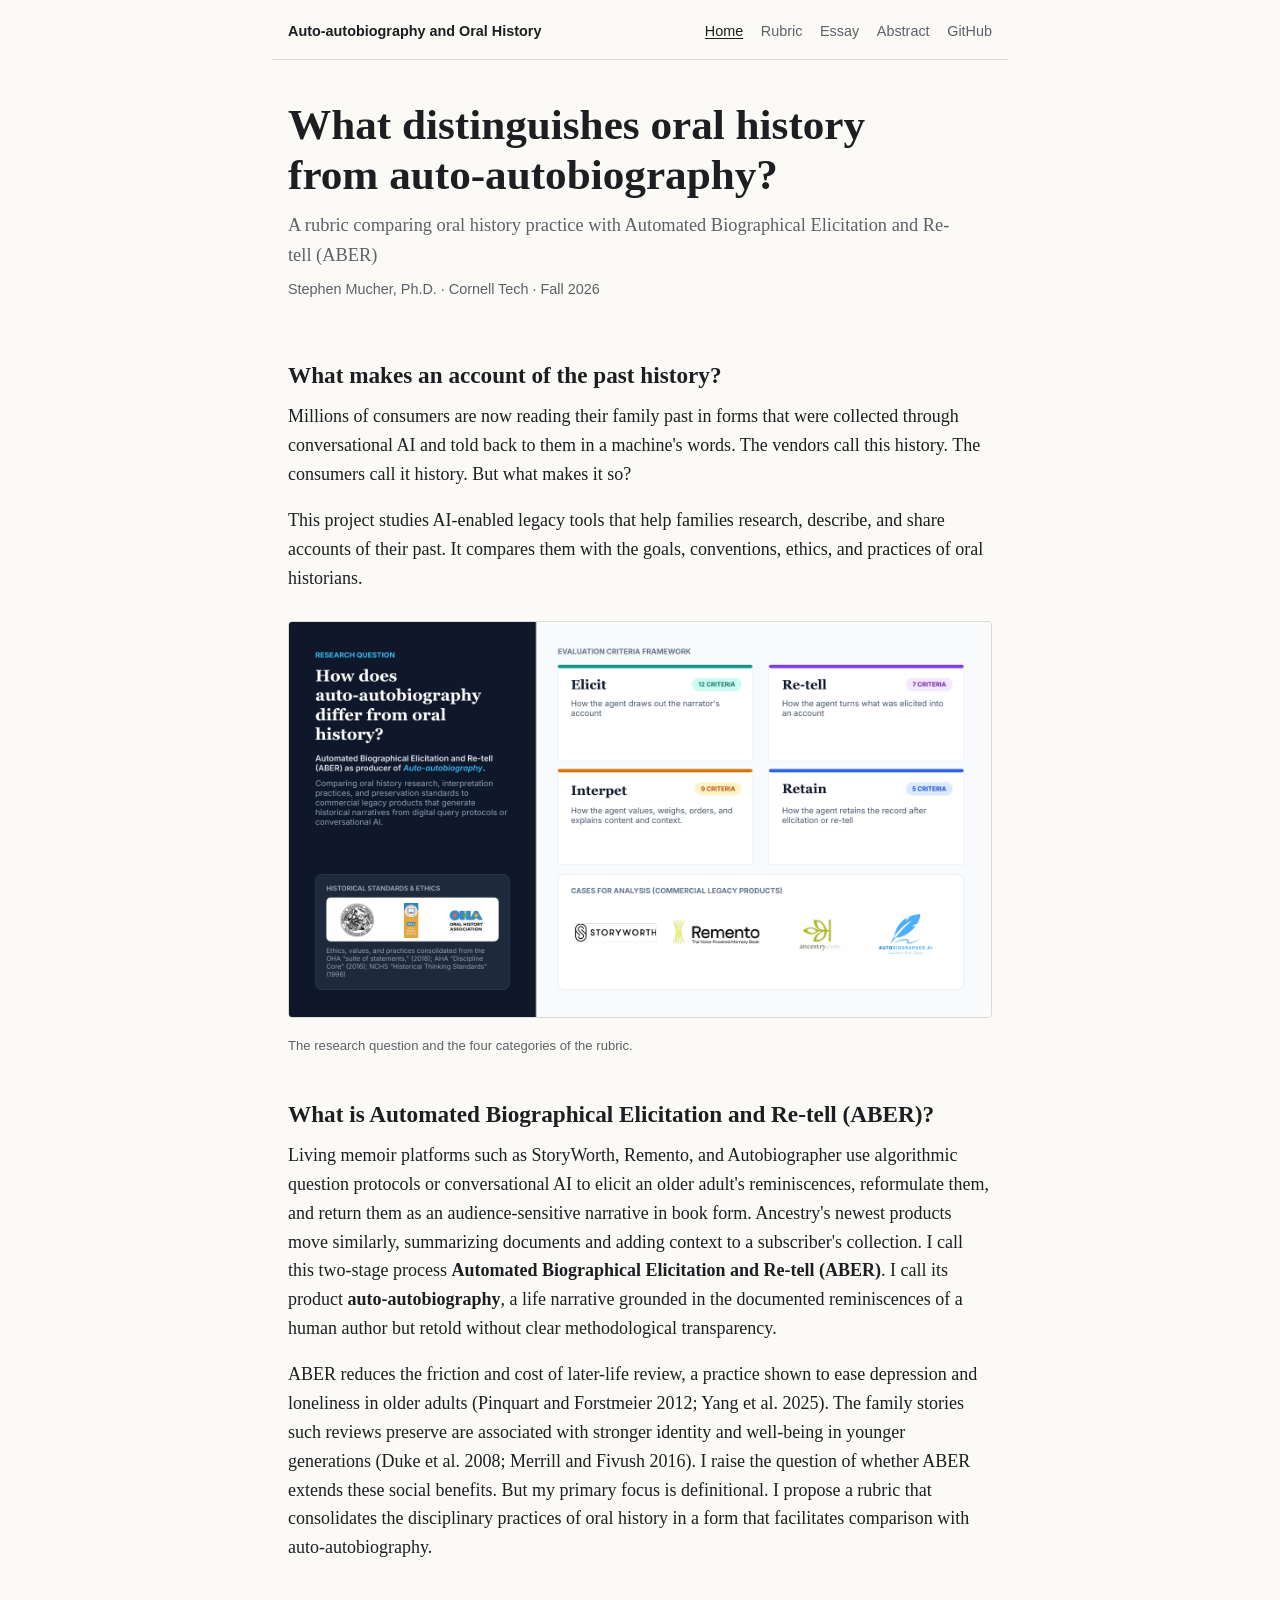
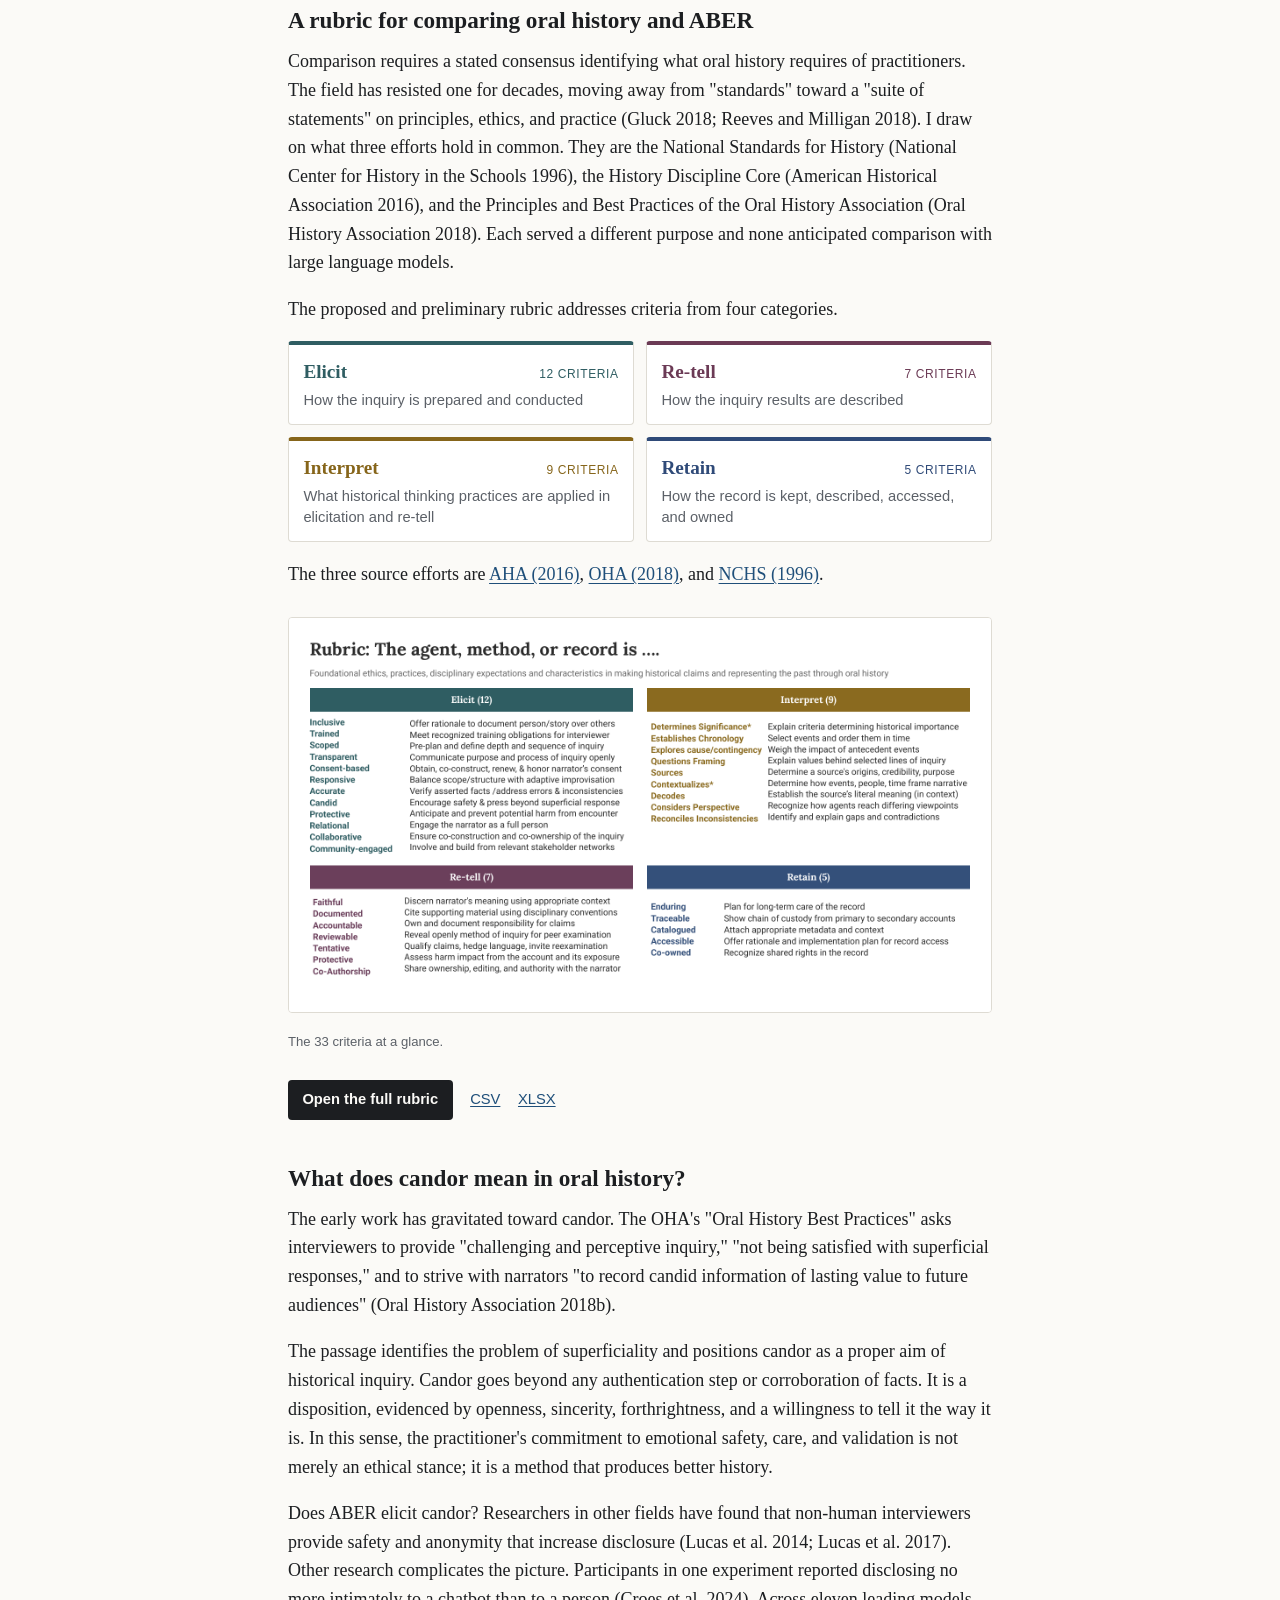
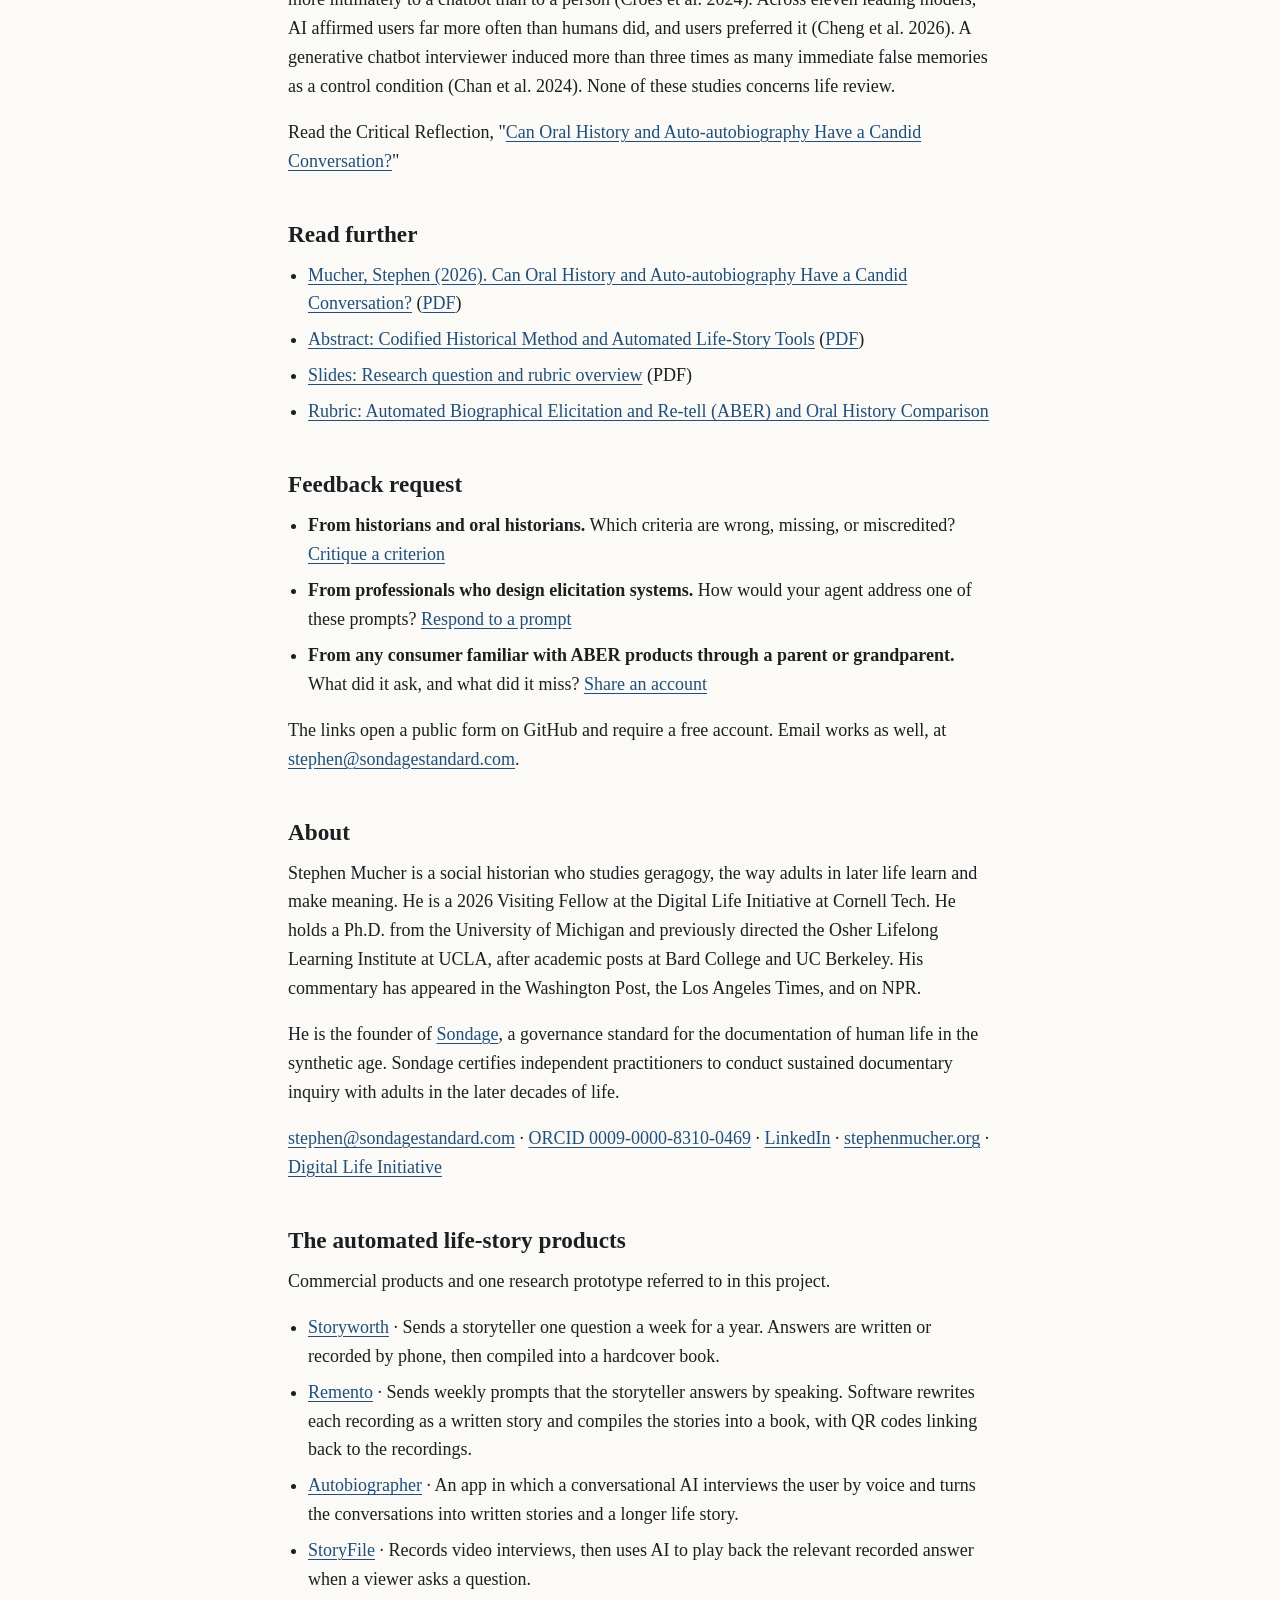
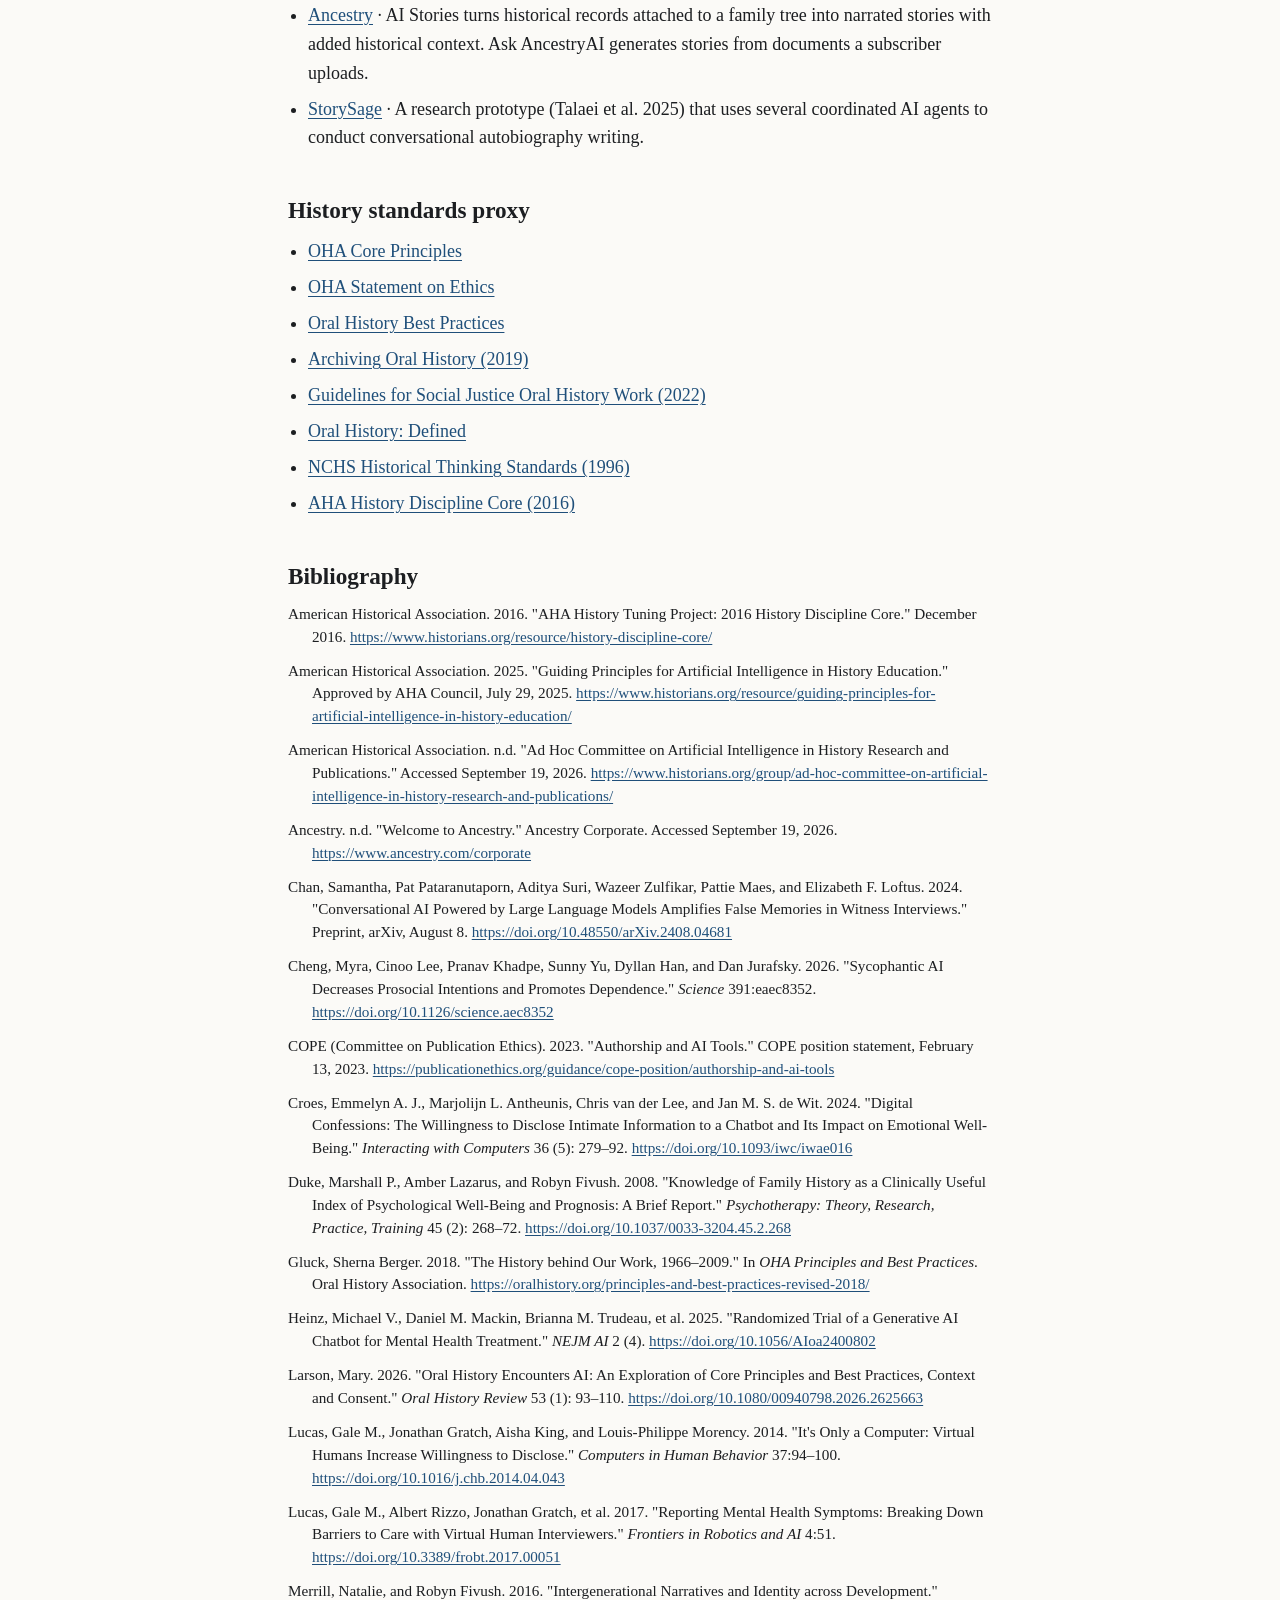
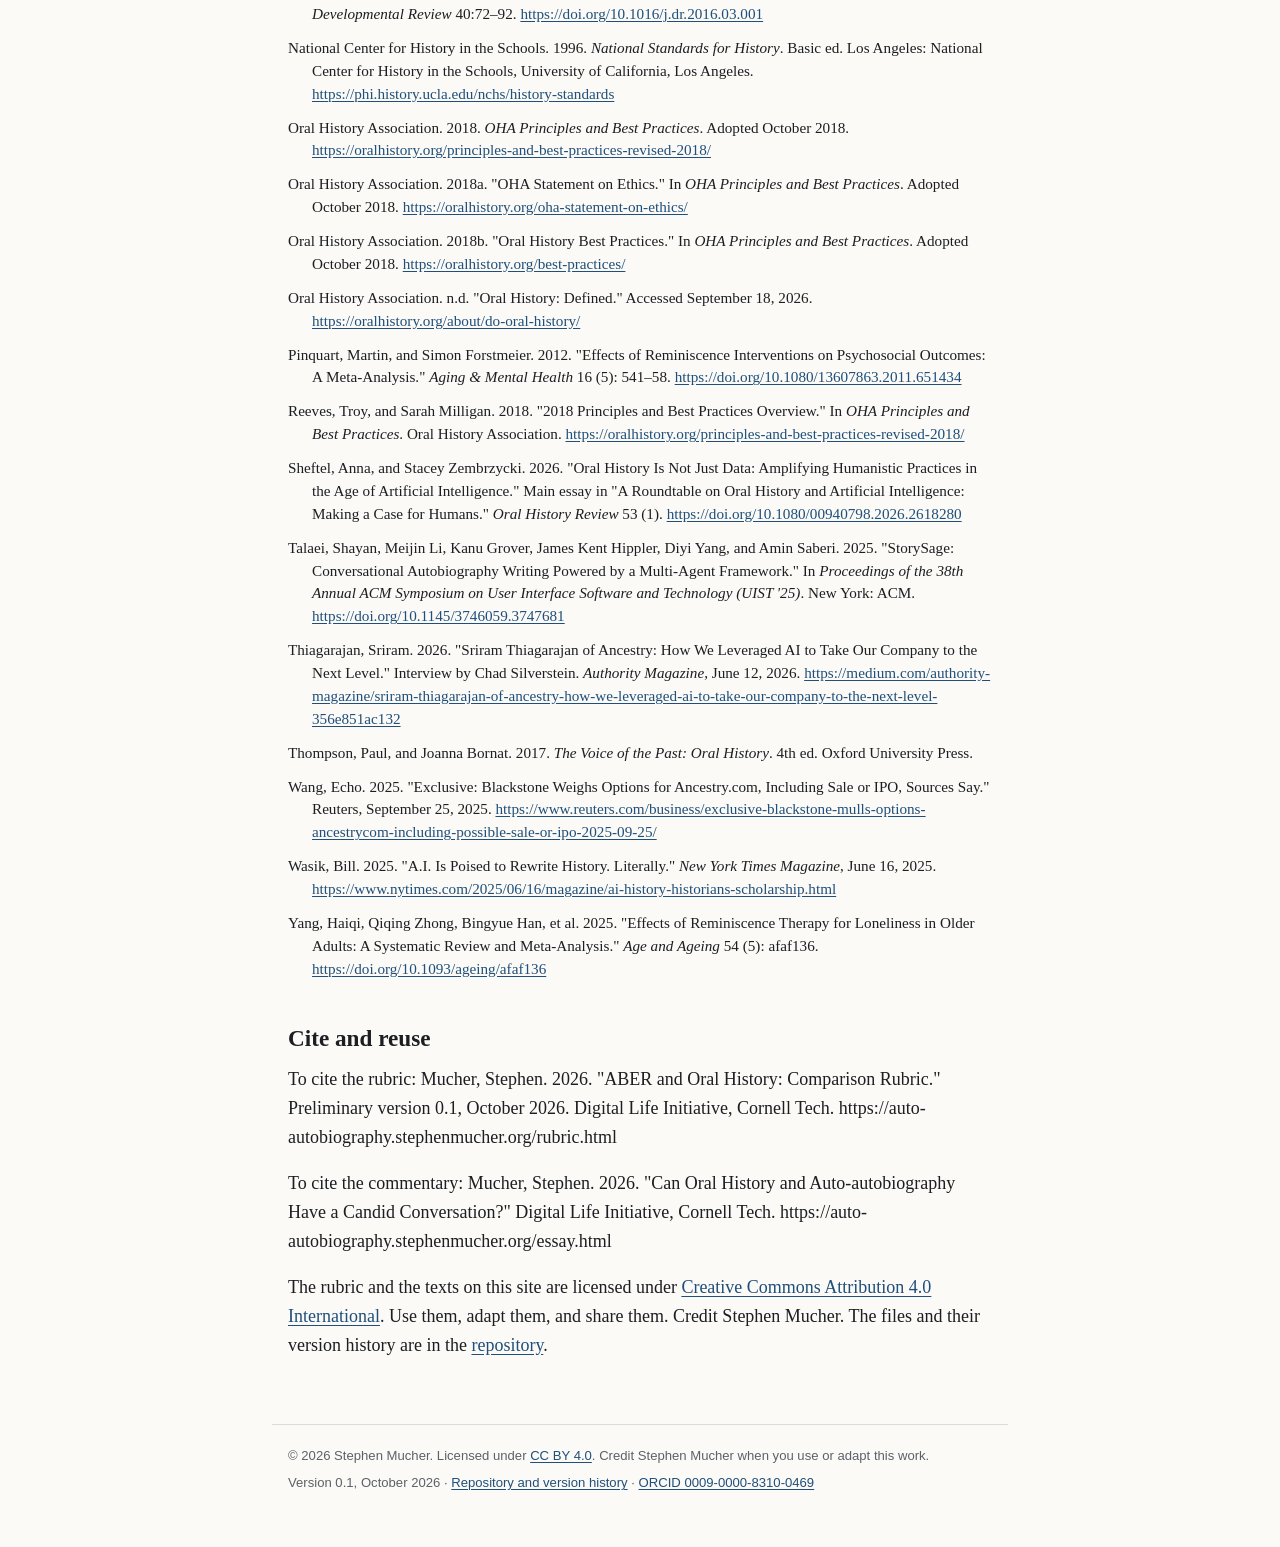
==== commit 1736fe26: "Add files via upload" ====
--- a/index.html
+++ b/index.html
@@ -77,8 +77,8 @@
 <p>The links open a public form on GitHub and require a free account. Email works as well, at <a href="&#109;&#97;&#105;&#108;&#116;&#111;&#58;&#115;&#116;&#101;&#112;&#104;&#101;&#110;&#64;&#115;&#111;&#110;&#100;&#97;&#103;&#101;&#115;&#116;&#97;&#110;&#100;&#97;&#114;&#100;&#46;&#99;&#111;&#109;">&#115;&#116;&#101;&#112;&#104;&#101;&#110;&#64;&#115;&#111;&#110;&#100;&#97;&#103;&#101;&#115;&#116;&#97;&#110;&#100;&#97;&#114;&#100;&#46;&#99;&#111;&#109;</a>.</p>
 <h2 id="about">About</h2>
 <p>Stephen Mucher is a social historian who studies geragogy, the way adults in later life learn and make meaning. He is a 2026 Visiting Fellow at the Digital Life Initiative at Cornell Tech. He holds a Ph.D. from the University of Michigan and previously directed the Osher Lifelong Learning Institute at UCLA, after academic posts at Bard College and UC Berkeley. His commentary has appeared in the Washington Post, the Los Angeles Times, and on NPR.</p>
-<p>He is the founder of <a href="https://sondagestandard.com">Sondage</a>, a governance platform for the documentation of human life in the synthetic age. Sondage certifies independent practitioners to conduct sustained documentary inquiry with adults in the later decades of life.</p>
-<p><a href="&#109;&#97;&#105;&#108;&#116;&#111;&#58;&#115;&#116;&#101;&#112;&#104;&#101;&#110;&#64;&#115;&#111;&#110;&#100;&#97;&#103;&#101;&#115;&#116;&#97;&#110;&#100;&#97;&#114;&#100;&#46;&#99;&#111;&#109;">&#115;&#116;&#101;&#112;&#104;&#101;&#110;&#64;&#115;&#111;&#110;&#100;&#97;&#103;&#101;&#115;&#116;&#97;&#110;&#100;&#97;&#114;&#100;&#46;&#99;&#111;&#109;</a> · <a href="https://orcid.org/0009-0000-8310-0469">ORCID 0009-0000-8310-0469</a> · <a href="https://www.linkedin.com/in/smucher/">LinkedIn</a> · <a href="https://dli.tech.cornell.edu/">Digital Life Initiative</a></p>
+<p>He is the founder of <a href="https://sondagestandard.com">Sondage</a>, a governance standard for the documentation of human life in the synthetic age. Sondage certifies independent practitioners to conduct sustained documentary inquiry with adults in the later decades of life.</p>
+<p><a href="&#109;&#97;&#105;&#108;&#116;&#111;&#58;&#115;&#116;&#101;&#112;&#104;&#101;&#110;&#64;&#115;&#111;&#110;&#100;&#97;&#103;&#101;&#115;&#116;&#97;&#110;&#100;&#97;&#114;&#100;&#46;&#99;&#111;&#109;">&#115;&#116;&#101;&#112;&#104;&#101;&#110;&#64;&#115;&#111;&#110;&#100;&#97;&#103;&#101;&#115;&#116;&#97;&#110;&#100;&#97;&#114;&#100;&#46;&#99;&#111;&#109;</a> · <a href="https://orcid.org/0009-0000-8310-0469">ORCID 0009-0000-8310-0469</a> · <a href="https://www.linkedin.com/in/smucher/">LinkedIn</a> · <a href="https://stephenmucher.org" rel="me">stephenmucher.org</a> · <a href="https://dli.tech.cornell.edu/">Digital Life Initiative</a></p>
 <h2 id="products">The automated life-story products</h2>
 <p>Commercial products and one research prototype referred to in this project.</p>
 <ul>
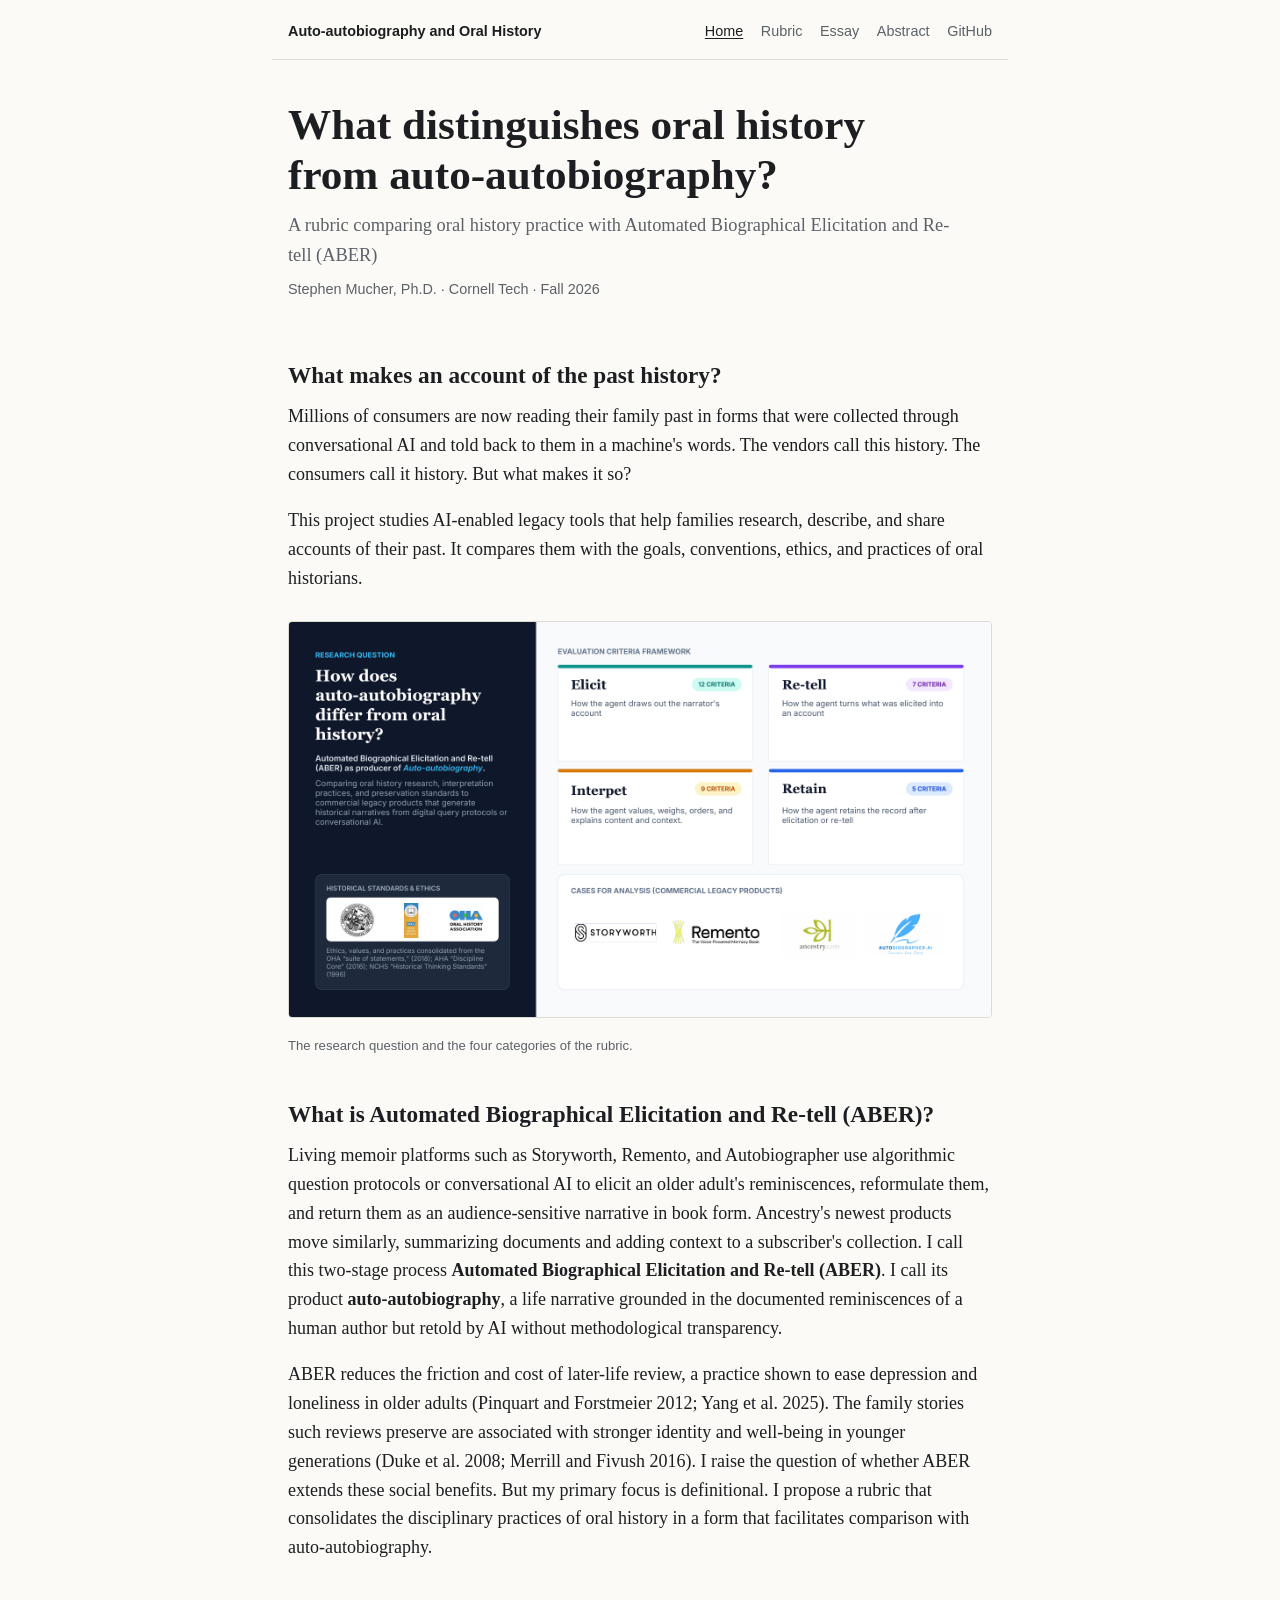
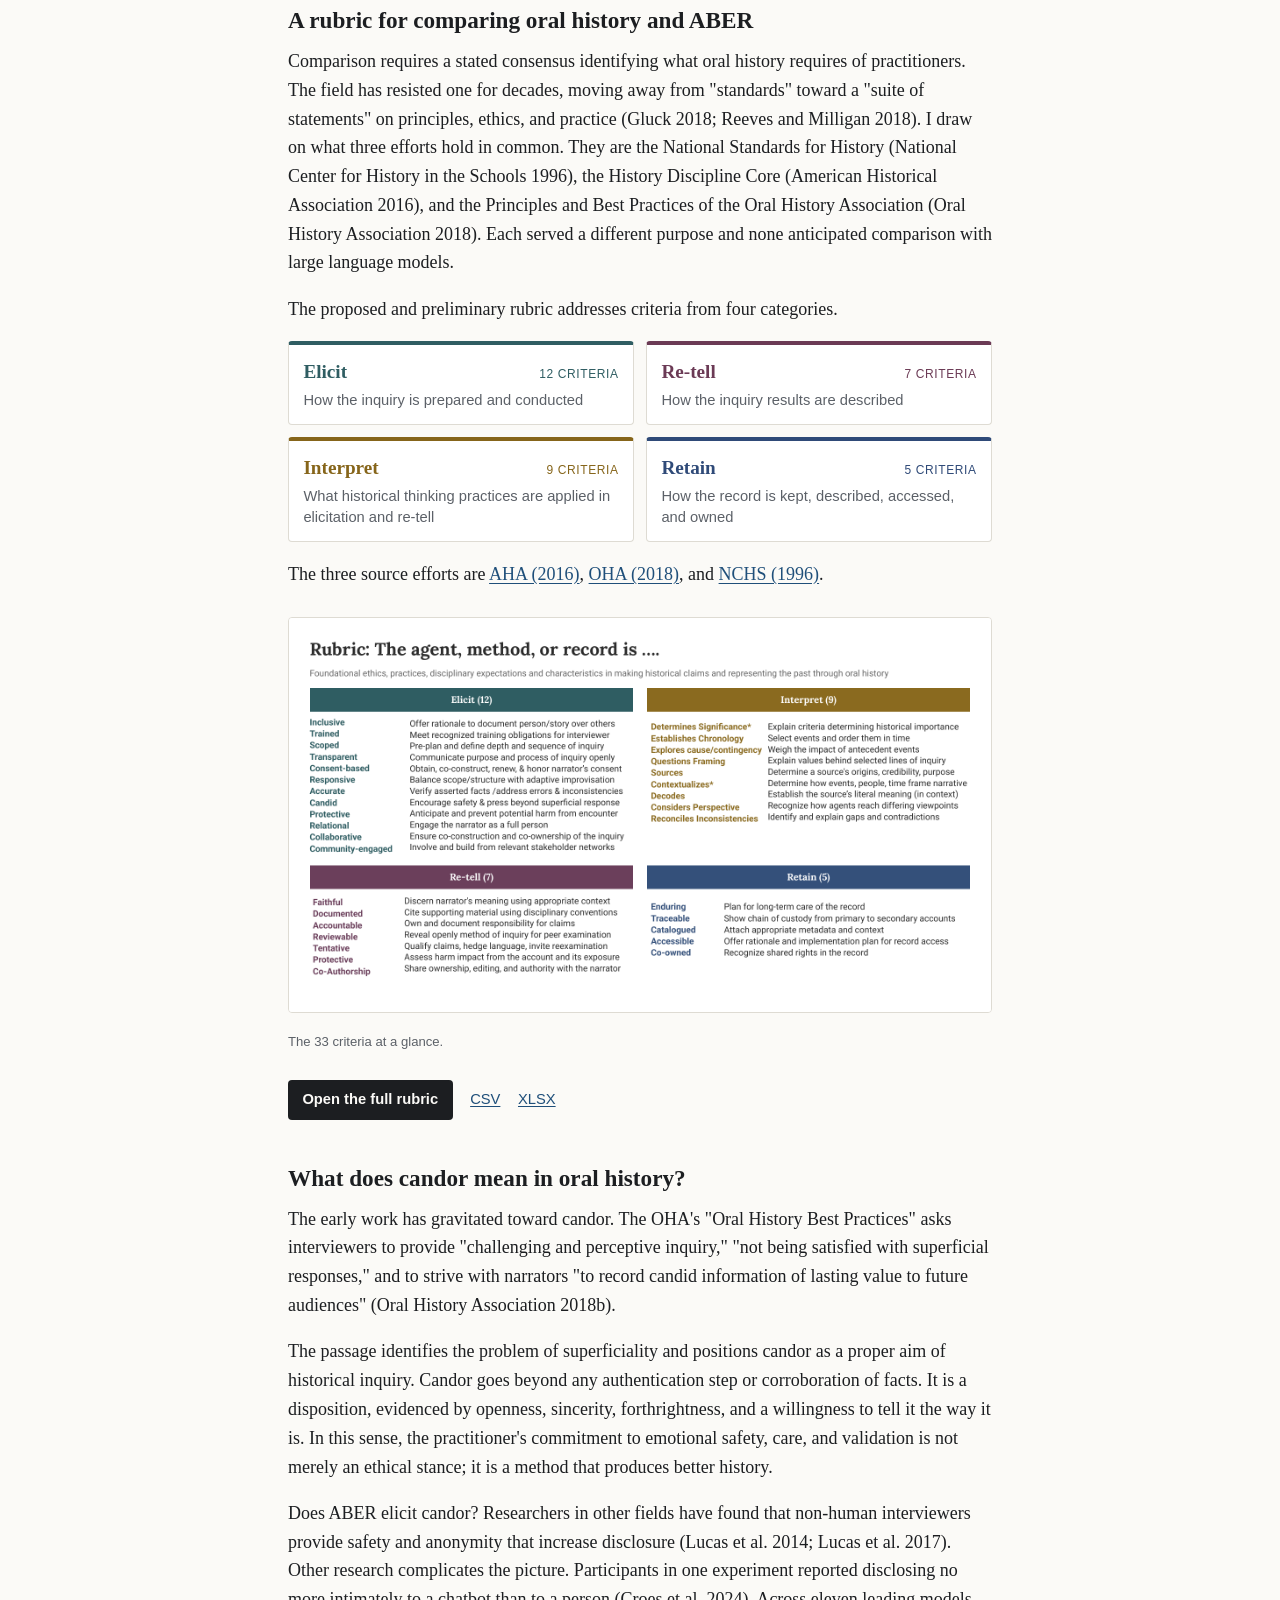
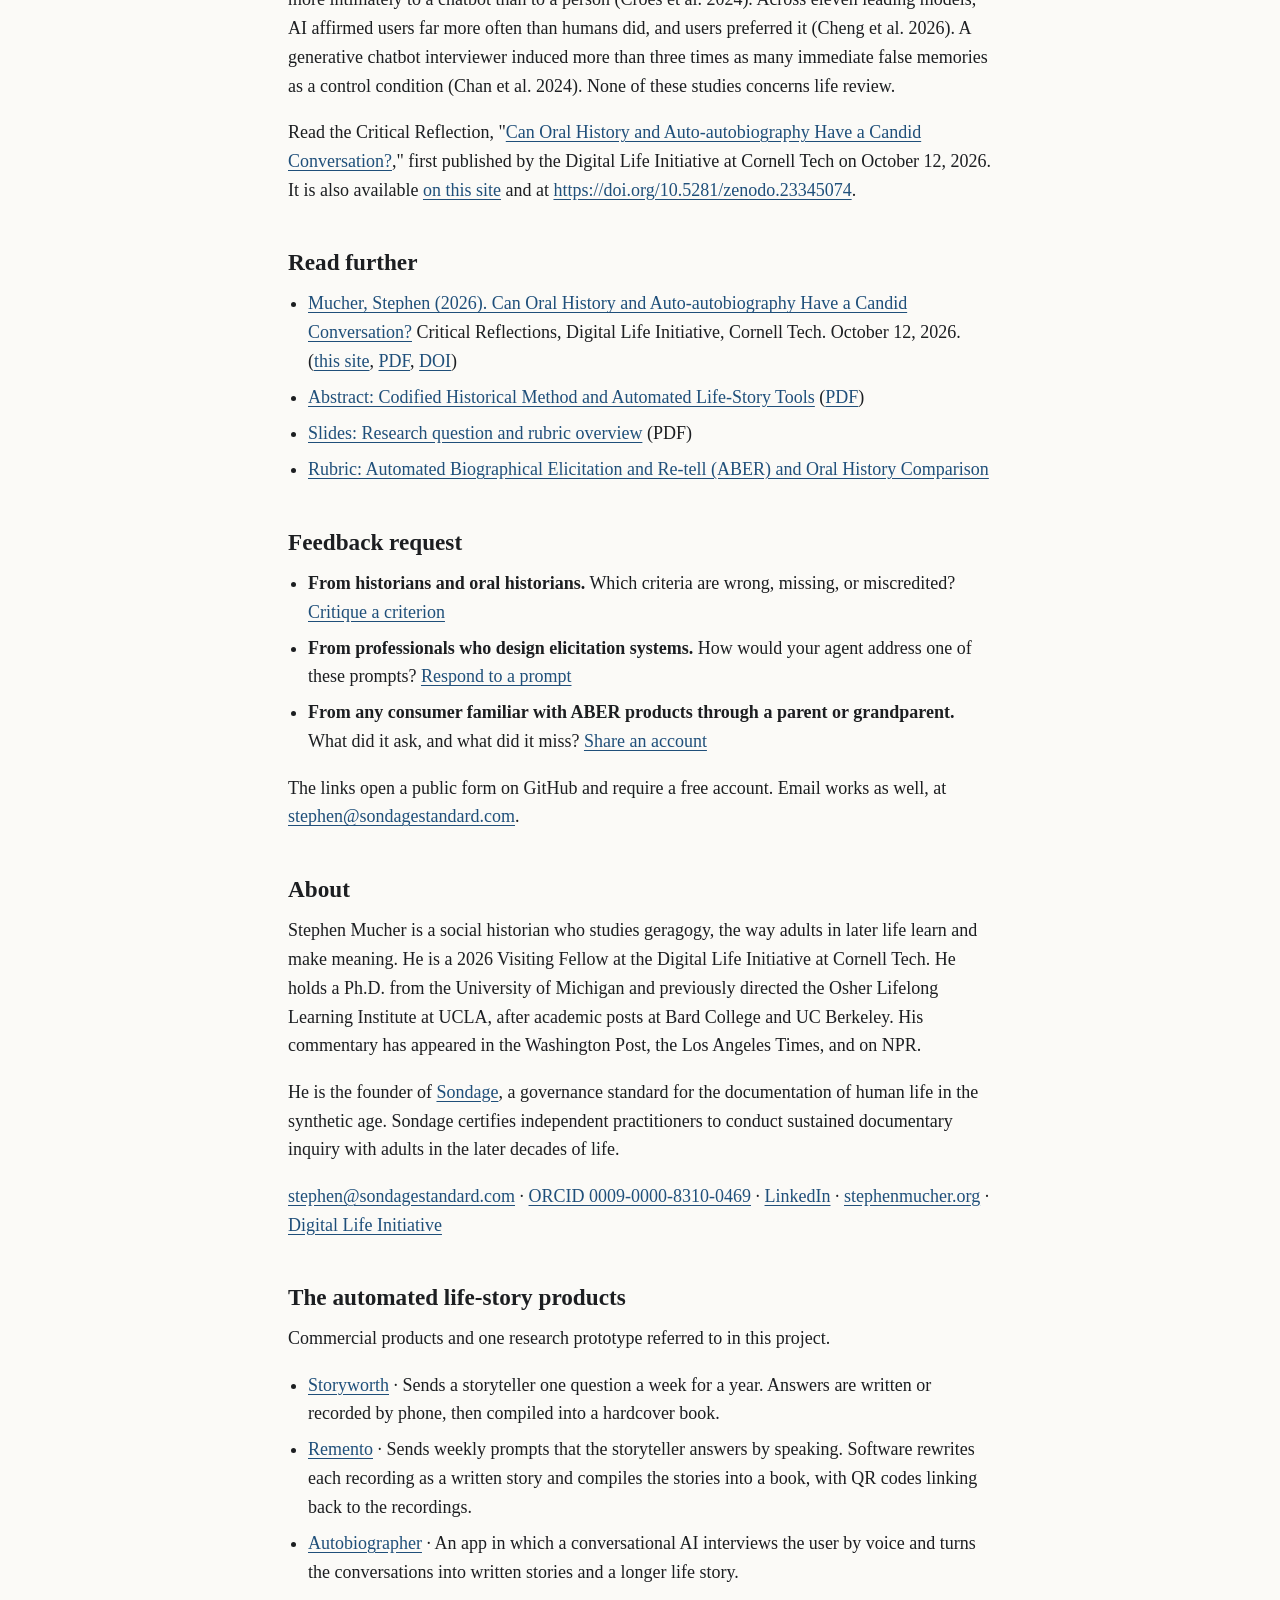
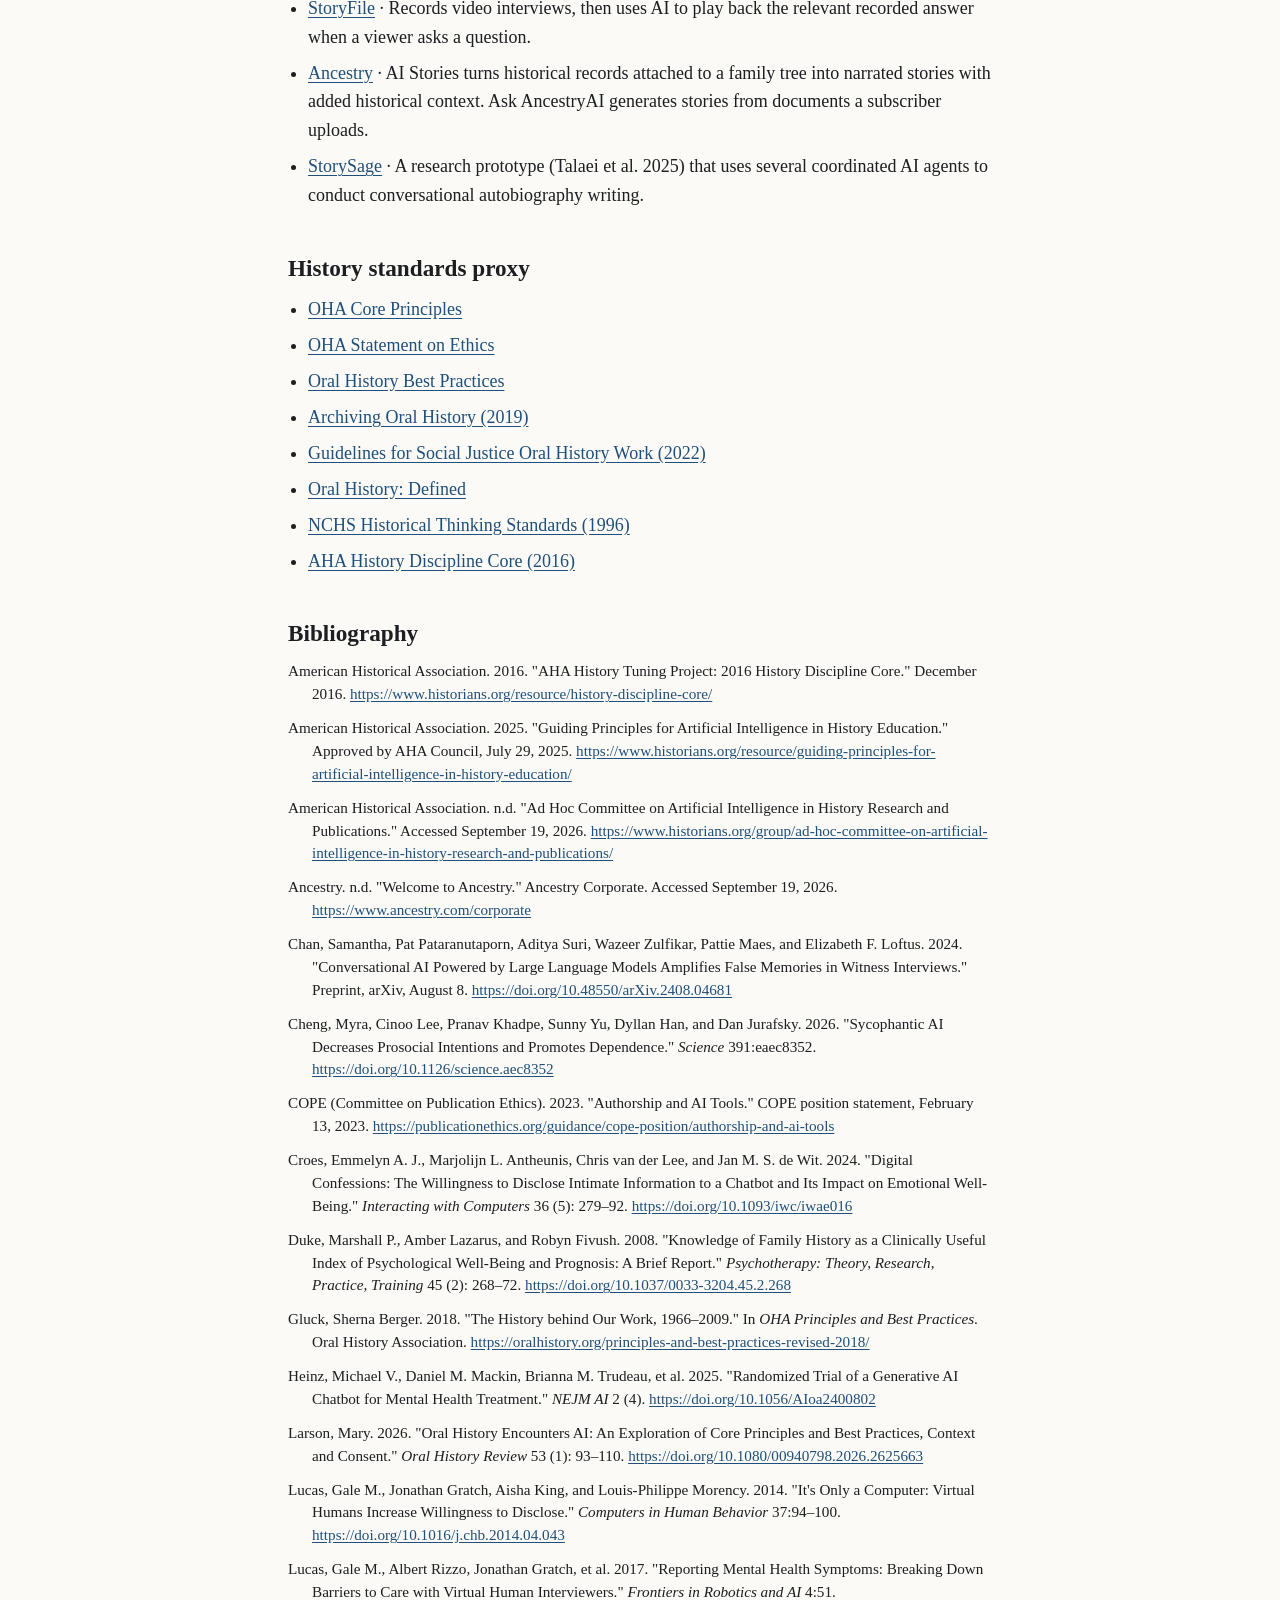
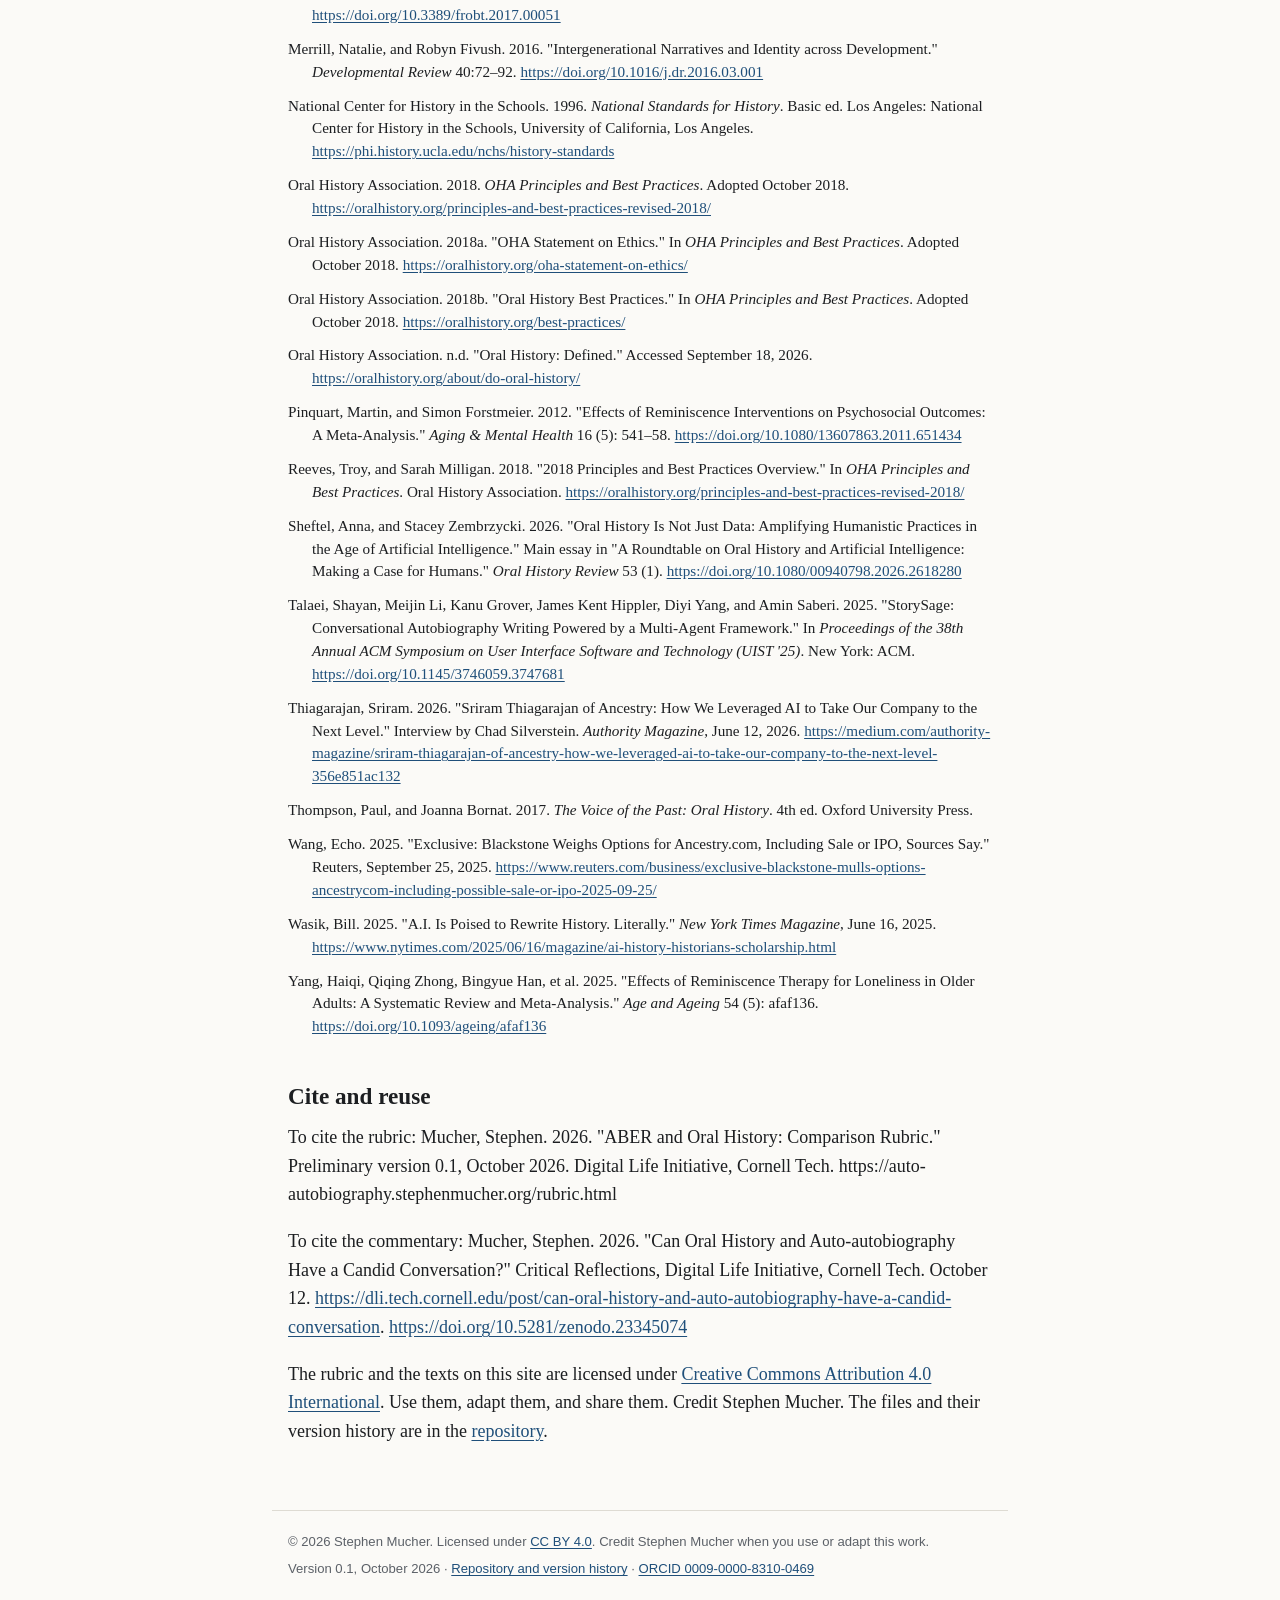
==== commit 60c42ee7: "Add files via upload" ====
--- a/index.html
+++ b/index.html
@@ -14,7 +14,7 @@
 <meta property="og:image" content="https://auto-autobiography.stephenmucher.org/assets/research-question.png">
 <meta name="twitter:card" content="summary_large_image">
 <link rel="license" href="https://creativecommons.org/licenses/by/4.0/">
-<script type="application/ld+json">{"@context": "https://schema.org", "@graph": [{"@type": "WebSite", "@id": "https://auto-autobiography.stephenmucher.org/#site", "url": "https://auto-autobiography.stephenmucher.org/", "name": "Auto-autobiography and Oral History", "description": "A rubric comparing oral history practice with Automated Biographical Elicitation and Re-tell (ABER)", "author": {"@id": "https://orcid.org/0009-0000-8310-0469"}, "license": "https://creativecommons.org/licenses/by/4.0/"}, {"@type": "Person", "@id": "https://orcid.org/0009-0000-8310-0469", "name": "Stephen Mucher", "url": "https://stephenmucher.org", "sameAs": ["https://orcid.org/0009-0000-8310-0469", "https://www.linkedin.com/in/smucher/", "https://github.com/stephenmucher"]}, {"@type": "DefinedTerm", "name": "Auto-autobiography", "description": "A life narrative grounded in the documented reminiscences of a human author but retold without clear methodological transparency.", "url": "https://auto-autobiography.stephenmucher.org/#aber"}, {"@type": "DefinedTerm", "name": "Automated Biographical Elicitation and Re-tell", "alternateName": "ABER", "description": "The two-stage process by which algorithmic question protocols or conversational AI elicit a person's reminiscences, reformulate them, and return them as an audience-sensitive narrative.", "url": "https://auto-autobiography.stephenmucher.org/#aber"}]}</script>
+<script type="application/ld+json">{"@context": "https://schema.org", "@graph": [{"@type": "WebSite", "@id": "https://auto-autobiography.stephenmucher.org/#site", "url": "https://auto-autobiography.stephenmucher.org/", "name": "Auto-autobiography and Oral History", "description": "A rubric comparing oral history practice with Automated Biographical Elicitation and Re-tell (ABER)", "author": {"@id": "https://orcid.org/0009-0000-8310-0469"}, "license": "https://creativecommons.org/licenses/by/4.0/"}, {"@type": "Person", "@id": "https://orcid.org/0009-0000-8310-0469", "name": "Stephen Mucher", "url": "https://stephenmucher.org/", "sameAs": ["https://orcid.org/0009-0000-8310-0469", "https://stephenmucher.org/", "https://www.linkedin.com/in/smucher/", "https://github.com/stephenmucher", "https://cornell.academia.edu/StephenMucher", "https://dli.tech.cornell.edu/members/mucher"]}, {"@type": "DefinedTermSet", "@id": "https://auto-autobiography.stephenmucher.org/#terms", "name": "Auto-autobiography and Oral History: terms", "url": "https://auto-autobiography.stephenmucher.org/", "creator": {"@id": "https://orcid.org/0009-0000-8310-0469"}}, {"@type": "DefinedTerm", "@id": "https://auto-autobiography.stephenmucher.org/#auto-autobiography", "name": "Auto-autobiography", "alternateName": "auto-autobiography", "description": "A life narrative grounded in the documented reminiscences of a human author but retold by AI without methodological transparency. Auto-autobiography is the product of Automated Biographical Elicitation and Re-tell (ABER).", "url": "https://auto-autobiography.stephenmucher.org/#aber", "inDefinedTermSet": {"@id": "https://auto-autobiography.stephenmucher.org/#terms"}, "subjectOf": {"@id": "https://doi.org/10.5281/zenodo.23345074"}}, {"@type": "DefinedTerm", "@id": "https://auto-autobiography.stephenmucher.org/#aber-term", "name": "Automated Biographical Elicitation and Re-tell", "alternateName": "ABER", "termCode": "ABER", "description": "The two-stage process by which algorithmic question protocols or conversational AI elicit a person's reminiscences, reformulate them, and return them as an audience-sensitive narrative. Its product is auto-autobiography.", "url": "https://auto-autobiography.stephenmucher.org/#aber", "inDefinedTermSet": {"@id": "https://auto-autobiography.stephenmucher.org/#terms"}, "subjectOf": {"@id": "https://doi.org/10.5281/zenodo.23345074"}}, {"@type": "ScholarlyArticle", "@id": "https://doi.org/10.5281/zenodo.23345074", "headline": "Can Oral History and Auto-autobiography Have a Candid Conversation?", "name": "Can Oral History and Auto-autobiography Have a Candid Conversation?", "author": {"@id": "https://orcid.org/0009-0000-8310-0469"}, "datePublished": "2026-10-12", "inLanguage": "en", "url": "https://dli.tech.cornell.edu/post/can-oral-history-and-auto-autobiography-have-a-candid-conversation", "identifier": {"@type": "PropertyValue", "propertyID": "DOI", "value": "10.5281/zenodo.23345074", "url": "https://doi.org/10.5281/zenodo.23345074"}, "sameAs": ["https://dli.tech.cornell.edu/post/can-oral-history-and-auto-autobiography-have-a-candid-conversation", "https://doi.org/10.5281/zenodo.23345074", "https://auto-autobiography.stephenmucher.org/essay.html"], "isPartOf": {"@type": "CreativeWorkSeries", "name": "Critical Reflections", "url": "https://dli.tech.cornell.edu/blog/categories/critical-reflections"}, "publisher": {"@type": "Organization", "name": "Digital Life Initiative, Cornell Tech", "url": "https://dli.tech.cornell.edu/"}, "license": "https://creativecommons.org/licenses/by/4.0/", "abstract": "Millions of consumers are now reading a family past that was collected and told back to them using AI tools. The author describes the product of this commercial development as auto-autobiography, a life narrative grounded in the documented reminiscences of a human author but retold by AI without methodological transparency. The essay offers a rubric to compare these synthetic methods, described as Automated Biographical Elicitation and Re-tell (ABER), to the work of oral history practitioners. It argues that the disciplinary obligation to seek candor in inquiry practices illustrates the limitations of interpretations that lack clear accountability or intersubjectivity.", "about": [{"@id": "https://auto-autobiography.stephenmucher.org/#auto-autobiography"}, {"@id": "https://auto-autobiography.stephenmucher.org/#aber-term"}], "keywords": ["oral history", "auto-autobiography", "Automated Biographical Elicitation and Re-tell (ABER)", "geragogy", "life review", "family history", "generative AI", "historical method", "candor"]}]}</script>
 <link rel="stylesheet" href="assets/style.css">
 </head>
 <body class="home">
@@ -37,7 +37,7 @@
 <figcaption>The research question and the four categories of the rubric.</figcaption>
 </figure>
 <h2 id="aber">What is Automated Biographical Elicitation and Re-tell (ABER)?</h2>
-<p>Living memoir platforms such as StoryWorth, Remento, and Autobiographer use algorithmic question protocols or conversational AI to elicit an older adult's reminiscences, reformulate them, and return them as an audience-sensitive narrative in book form. Ancestry's newest products move similarly, summarizing documents and adding context to a subscriber's collection. I call this two-stage process <strong>Automated Biographical Elicitation and Re-tell (ABER)</strong>. I call its product <strong>auto-autobiography</strong>, a life narrative grounded in the documented reminiscences of a human author but retold without clear methodological transparency.</p>
+<p>Living memoir platforms such as Storyworth, Remento, and Autobiographer use algorithmic question protocols or conversational AI to elicit an older adult's reminiscences, reformulate them, and return them as an audience-sensitive narrative in book form. Ancestry's newest products move similarly, summarizing documents and adding context to a subscriber's collection. I call this two-stage process <strong>Automated Biographical Elicitation and Re-tell (ABER)</strong>. I call its product <strong>auto-autobiography</strong>, a life narrative grounded in the documented reminiscences of a human author but retold by AI without methodological transparency.</p>
 <p>ABER reduces the friction and cost of later-life review, a practice shown to ease depression and loneliness in older adults (Pinquart and Forstmeier 2012; Yang et al. 2025). The family stories such reviews preserve are associated with stronger identity and well-being in younger generations (Duke et al. 2008; Merrill and Fivush 2016). I raise the question of whether ABER extends these social benefits. But my primary focus is definitional. I propose a rubric that consolidates the disciplinary practices of oral history in a form that facilitates comparison with auto-autobiography.</p>
 <h2 id="rubric">A rubric for comparing oral history and ABER</h2>
 <p>Comparison requires a stated consensus identifying what oral history requires of practitioners. The field has resisted one for decades, moving away from "standards" toward a "suite of statements" on principles, ethics, and practice (Gluck 2018; Reeves and Milligan 2018). I draw on what three efforts hold in common. They are the National Standards for History (National Center for History in the Schools 1996), the History Discipline Core (American Historical Association 2016), and the Principles and Best Practices of the Oral History Association (Oral History Association 2018). Each served a different purpose and none anticipated comparison with large language models.</p>
@@ -60,10 +60,10 @@
 <p>The early work has gravitated toward candor. The OHA's "Oral History Best Practices" asks interviewers to provide "challenging and perceptive inquiry," "not being satisfied with superficial responses," and to strive with narrators "to record candid information of lasting value to future audiences" (Oral History Association 2018b).</p>
 <p>The passage identifies the problem of superficiality and positions candor as a proper aim of historical inquiry. Candor goes beyond any authentication step or corroboration of facts. It is a disposition, evidenced by openness, sincerity, forthrightness, and a willingness to tell it the way it is. In this sense, the practitioner's commitment to emotional safety, care, and validation is not merely an ethical stance; it is a method that produces better history.</p>
 <p>Does ABER elicit candor? Researchers in other fields have found that non-human interviewers provide safety and anonymity that increase disclosure (Lucas et al. 2014; Lucas et al. 2017). Other research complicates the picture. Participants in one experiment reported disclosing no more intimately to a chatbot than to a person (Croes et al. 2024). Across eleven leading models, AI affirmed users far more often than humans did, and users preferred it (Cheng et al. 2026). A generative chatbot interviewer induced more than three times as many immediate false memories as a control condition (Chan et al. 2024). None of these studies concerns life review.</p>
-<p>Read the Critical Reflection, "<a href="essay.html">Can Oral History and Auto-autobiography Have a Candid Conversation?</a>"</p>
+<p>Read the Critical Reflection, "<a href="https://dli.tech.cornell.edu/post/can-oral-history-and-auto-autobiography-have-a-candid-conversation">Can Oral History and Auto-autobiography Have a Candid Conversation?</a>," first published by the Digital Life Initiative at Cornell Tech on October 12, 2026. It is also available <a href="essay.html">on this site</a> and at <a href="https://doi.org/10.5281/zenodo.23345074">https://doi.org/10.5281/zenodo.23345074</a>.</p>
 <h2 id="read">Read further</h2>
 <ul>
-<li><a href="essay.html">Mucher, Stephen (2026). Can Oral History and Auto-autobiography Have a Candid Conversation?</a> (<a href="papers/mucher-2026-candid-conversation.pdf">PDF</a>)</li>
+<li><a href="https://dli.tech.cornell.edu/post/can-oral-history-and-auto-autobiography-have-a-candid-conversation">Mucher, Stephen (2026). Can Oral History and Auto-autobiography Have a Candid Conversation?</a> Critical Reflections, Digital Life Initiative, Cornell Tech. October 12, 2026. (<a href="essay.html">this site</a>, <a href="papers/mucher-2026-candid-conversation.pdf">PDF</a>, <a href="https://doi.org/10.5281/zenodo.23345074">DOI</a>)</li>
 <li><a href="abstract.html">Abstract: Codified Historical Method and Automated Life-Story Tools</a> (<a href="papers/mucher-2026-codified-historical-method-abstract.pdf">PDF</a>)</li>
 <li><a href="papers/mucher-2026-aber-research-question-slides.pdf">Slides: Research question and rubric overview</a> (PDF)</li>
 <li><a href="rubric.html">Rubric: Automated Biographical Elicitation and Re-tell (ABER) and Oral History Comparison</a></li>
@@ -132,7 +132,7 @@
 <p class="ref">Yang, Haiqi, Qiqing Zhong, Bingyue Han, et al. 2025. "Effects of Reminiscence Therapy for Loneliness in Older Adults: A Systematic Review and Meta-Analysis." <em>Age and Ageing</em> 54 (5): afaf136. <a href="https://doi.org/10.1093/ageing/afaf136">https://doi.org/10.1093/ageing/afaf136</a></p>
 <h2 id="cite">Cite and reuse</h2>
 <p>To cite the rubric: Mucher, Stephen. 2026. "ABER and Oral History: Comparison Rubric." Preliminary version 0.1, October 2026. Digital Life Initiative, Cornell Tech. https://auto-autobiography.stephenmucher.org/rubric.html</p>
-<p>To cite the commentary: Mucher, Stephen. 2026. "Can Oral History and Auto-autobiography Have a Candid Conversation?" Digital Life Initiative, Cornell Tech. https://auto-autobiography.stephenmucher.org/essay.html</p>
+<p>To cite the commentary: Mucher, Stephen. 2026. "Can Oral History and Auto-autobiography Have a Candid Conversation?" Critical Reflections, Digital Life Initiative, Cornell Tech. October 12. <a href="https://dli.tech.cornell.edu/post/can-oral-history-and-auto-autobiography-have-a-candid-conversation">https://dli.tech.cornell.edu/post/can-oral-history-and-auto-autobiography-have-a-candid-conversation</a>. <a href="https://doi.org/10.5281/zenodo.23345074">https://doi.org/10.5281/zenodo.23345074</a></p>
 <p>The rubric and the texts on this site are licensed under <a href="https://creativecommons.org/licenses/by/4.0/">Creative Commons Attribution 4.0 International</a>. Use them, adapt them, and share them. Credit Stephen Mucher. The files and their version history are in the <a href="https://github.com/stephenmucher/auto-autobiography">repository</a>.</p>
 </main>
 <footer class="site">
